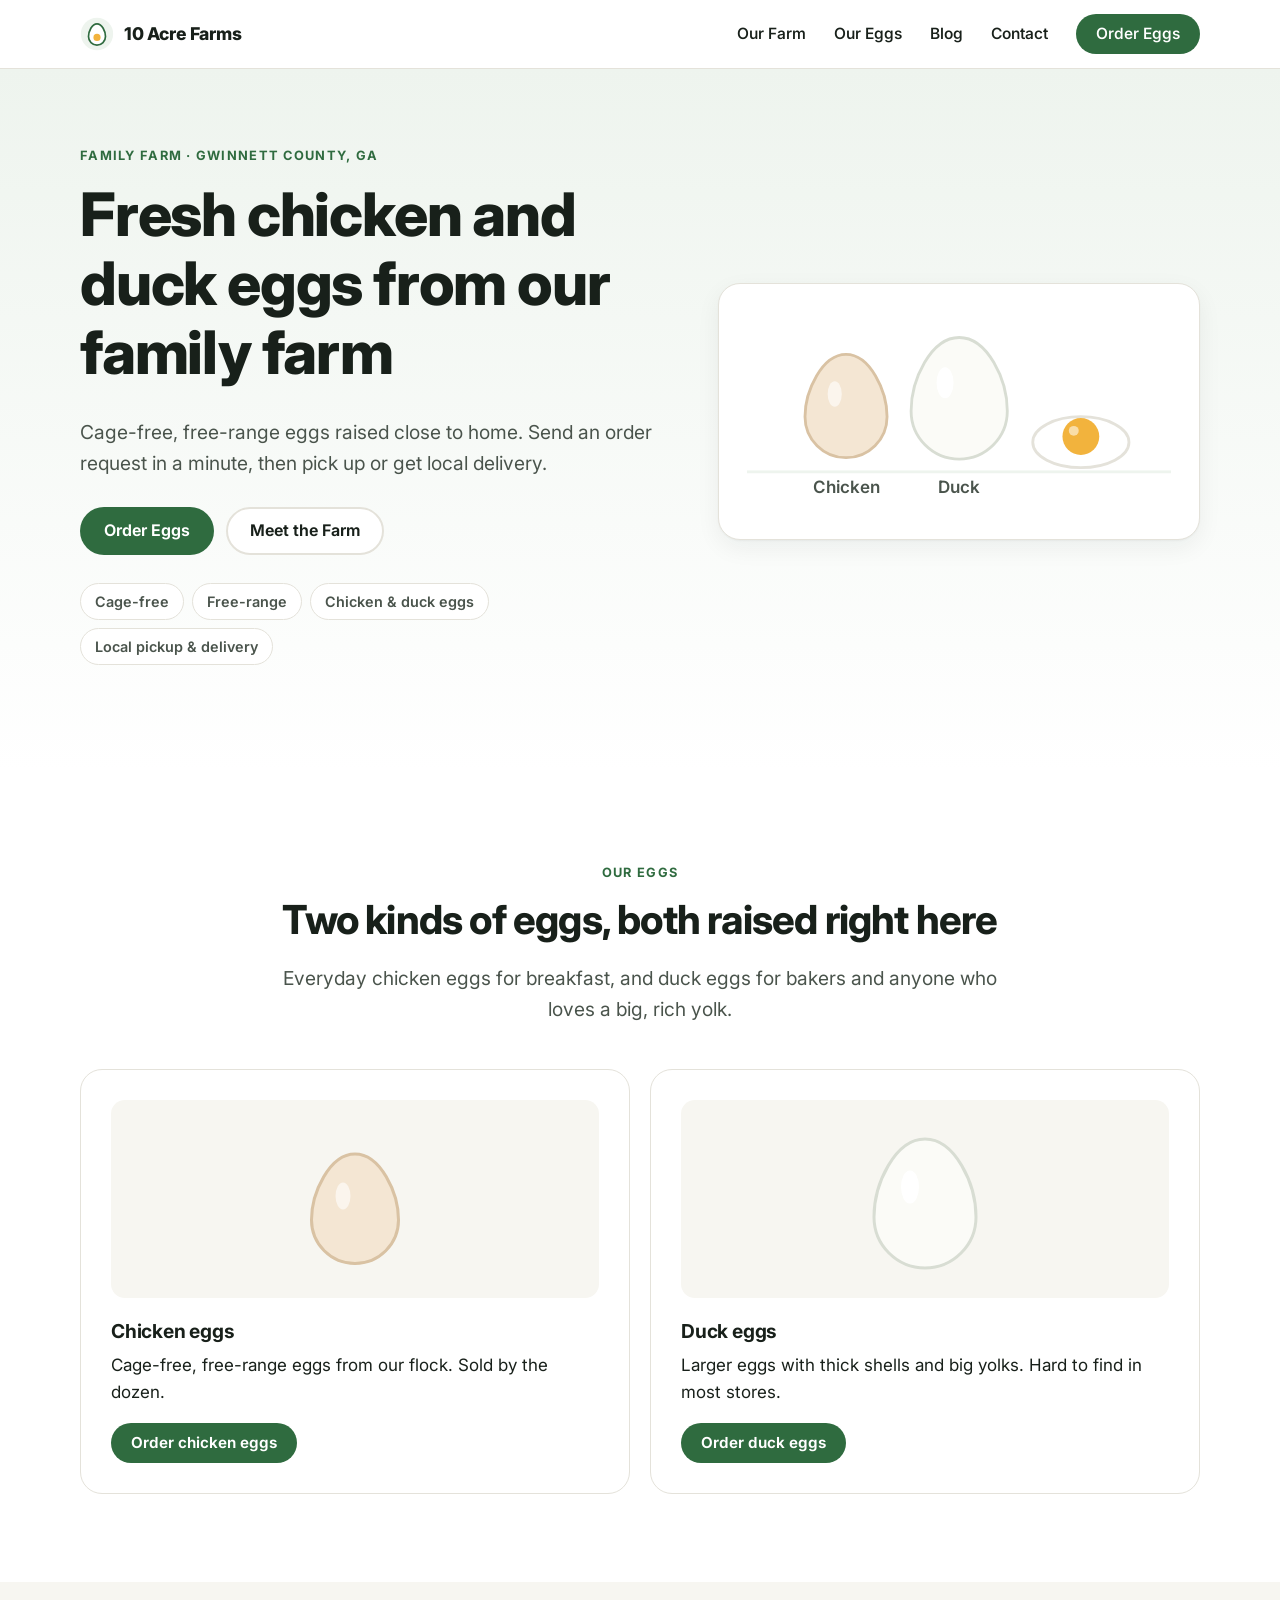
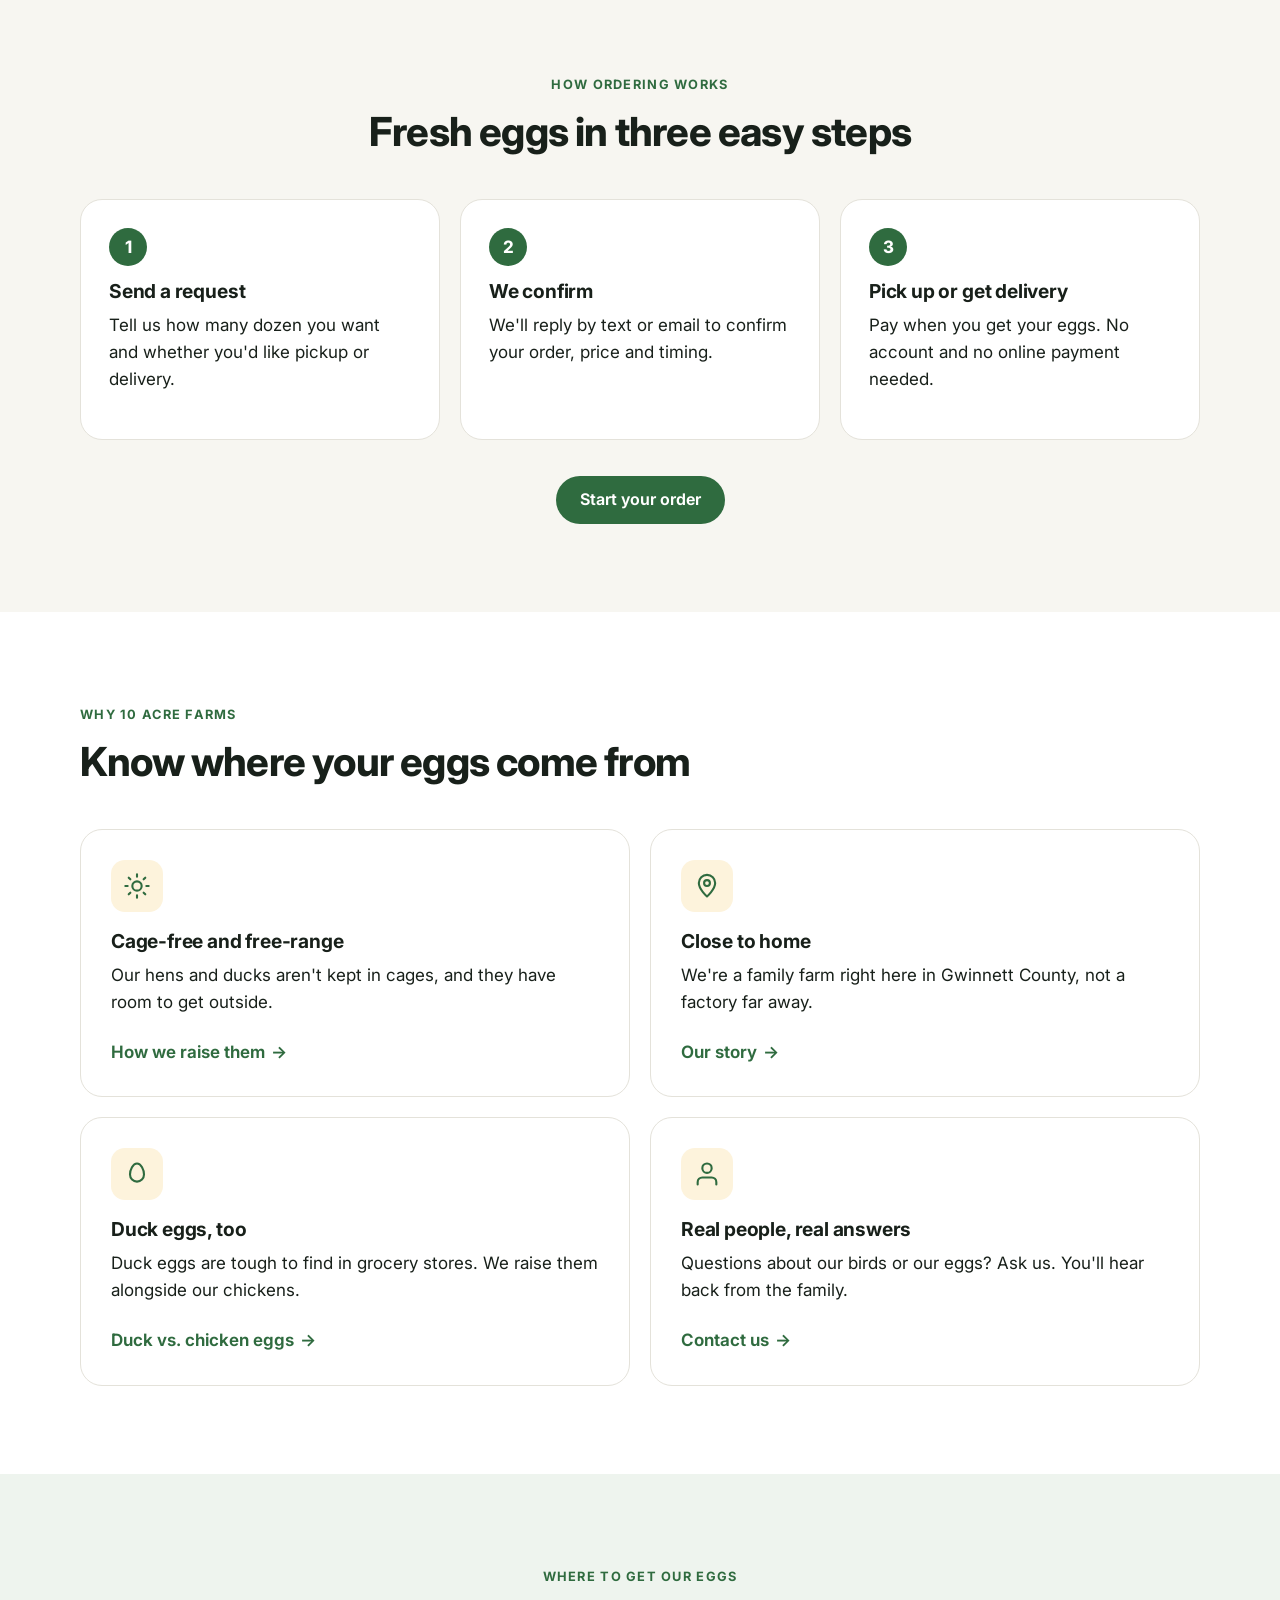
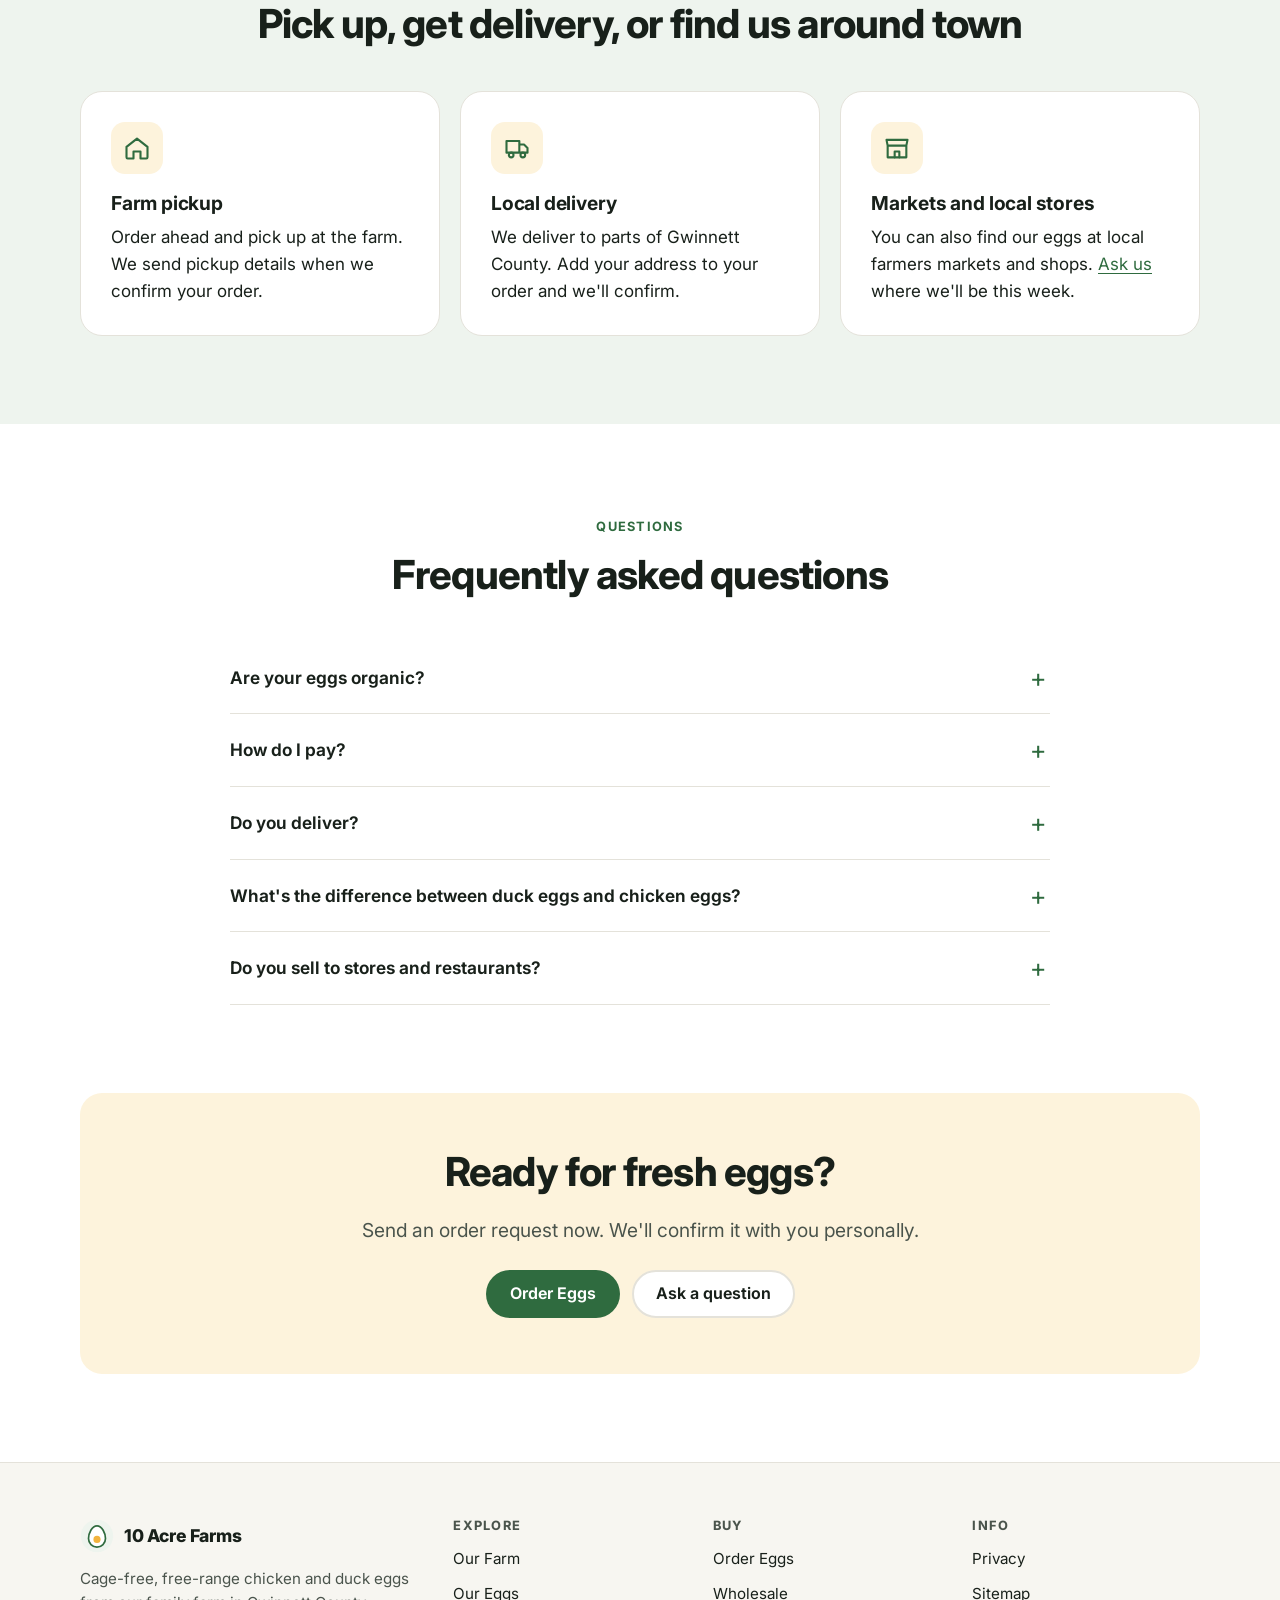
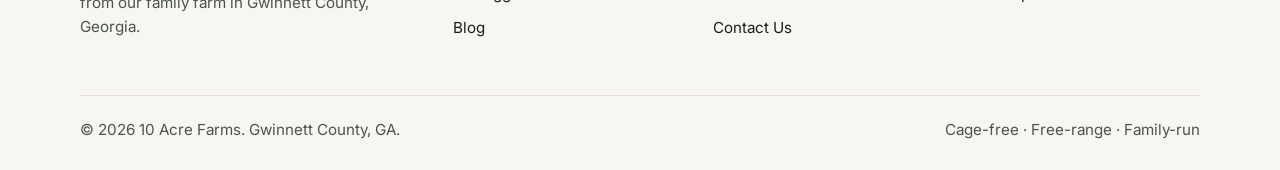
==== index.html @ a3816801 "Launch v1: 10 Acre Farms site Home, Our Farm, Our Eggs, Order (request form), Contact, Blog + first " ====
<!doctype html>
<html lang="en">
<head>
<meta charset="utf-8">
<meta name="viewport" content="width=device-width, initial-scale=1">
<title>Fresh Chicken &amp; Duck Eggs in Gwinnett County | 10 Acre Farms</title>
<meta name="description" content="Cage-free, free-range chicken and duck eggs from a family farm in Gwinnett County, GA. Order online for farm pickup or local delivery.">
<meta name="robots" content="index, follow">
<link rel="canonical" href="https://10acrefarms.com/">
<meta property="og:type" content="website">
<meta property="og:site_name" content="10 Acre Farms">
<meta property="og:title" content="Fresh Chicken &amp; Duck Eggs in Gwinnett County | 10 Acre Farms">
<meta property="og:description" content="Cage-free, free-range chicken and duck eggs from a family farm in Gwinnett County, GA. Order online for farm pickup or local delivery.">
<meta property="og:url" content="https://10acrefarms.com/">
<meta property="og:image" content="https://10acrefarms.com/assets/img/og-image.png">
<meta name="twitter:card" content="summary_large_image">
<meta name="theme-color" content="#ffffff">
<link rel="icon" href="favicon.svg" type="image/svg+xml">
<link rel="icon" href="favicon-32.png" sizes="32x32" type="image/png">
<link rel="apple-touch-icon" href="apple-touch-icon.png">
<link rel="preconnect" href="https://fonts.googleapis.com">
<link rel="preconnect" href="https://fonts.gstatic.com" crossorigin>
<link href="https://fonts.googleapis.com/css2?family=Inter:wght@400;500;600;700;800&display=swap" rel="stylesheet">
<link rel="stylesheet" href="assets/css/site.css">
<!-- ANALYTICS: GA4 tag goes here (DECISIONS.md D-012). Not installed yet. -->
<script type="application/ld+json">{"@context": "https://schema.org", "@type": "LocalBusiness", "@id": "https://10acrefarms.com/#business", "name": "10 Acre Farms", "url": "https://10acrefarms.com/", "image": "https://10acrefarms.com/assets/img/og-image.png", "logo": "https://10acrefarms.com/favicon-512.png", "description": "Family farm selling cage-free, free-range chicken eggs and duck eggs in Gwinnett County, Georgia.", "address": {"@type": "PostalAddress", "addressRegion": "GA", "addressCountry": "US"}, "areaServed": {"@type": "AdministrativeArea", "name": "Gwinnett County, Georgia"}, "makesOffer": [{"@type": "Offer", "itemOffered": {"@type": "Product", "name": "Cage-free, free-range chicken eggs"}}, {"@type": "Offer", "itemOffered": {"@type": "Product", "name": "Cage-free, free-range duck eggs"}}]}</script>
<script type="application/ld+json">{"@context": "https://schema.org", "@type": "WebSite", "name": "10 Acre Farms", "url": "https://10acrefarms.com/"}</script>
<script type="application/ld+json">{"@context": "https://schema.org", "@type": "FAQPage", "mainEntity": [{"@type": "Question", "name": "Are your eggs organic?", "acceptedAnswer": {"@type": "Answer", "text": "No. Our eggs are cage-free and free-range, but they are not certified organic. We'd rather tell you exactly how our birds are raised than use a label we haven't earned."}}, {"@type": "Question", "name": "How do I pay?", "acceptedAnswer": {"@type": "Answer", "text": "There's no payment online right now. Send an order request, we'll confirm it with you, and you pay when you pick up or when we deliver."}}, {"@type": "Question", "name": "Do you deliver?", "acceptedAnswer": {"@type": "Answer", "text": "We deliver to some parts of Gwinnett County. Choose delivery on the order form and include your address. We'll let you know if you're in our delivery area."}}, {"@type": "Question", "name": "What's the difference between duck eggs and chicken eggs?", "acceptedAnswer": {"@type": "Answer", "text": "Duck eggs are bigger, with thicker shells and a larger yolk compared to the white. Many bakers love them for cakes and custards. Read our full comparison."}}, {"@type": "Question", "name": "Do you sell to stores and restaurants?", "acceptedAnswer": {"@type": "Answer", "text": "Yes. Tell us what you need on our contact page and we'll get back to you about wholesale."}}]}</script>
</head>
<body class="has-mobile-cta">
<a class="skip" href="#main">Skip to content</a>
<header class="site-header">
  <div class="wrap">
    <a class="logo" href="./" aria-label="10 Acre Farms home"><svg viewBox="0 0 40 40" aria-hidden="true"><circle cx="20" cy="20" r="19" fill="#eef4ee"/><path d="M20 8c-6 0-10 9-10 15a10 10 0 0 0 20 0c0-6-4-15-10-15z" fill="#fff" stroke="#2f6b3f" stroke-width="2"/><circle cx="20" cy="24" r="4.2" fill="#f2b33d"/></svg><span>10 Acre Farms</span></a>
    <button class="nav-toggle" aria-controls="site-nav" aria-expanded="false" aria-label="Open menu"><svg width="22" height="22" viewBox="0 0 24 24" fill="none" stroke="currentColor" stroke-width="2" stroke-linecap="round"><path d="M4 7h16M4 12h16M4 17h16"/></svg></button>
    <nav id="site-nav" class="nav" aria-label="Main">
      <a href="our-farm/">Our Farm</a><a href="eggs/">Our Eggs</a><a href="blog/">Blog</a><a href="contact/">Contact</a>
      <a class="btn btn-primary btn-sm" href="order/">Order Eggs</a>
    </nav>
  </div>
</header>
<main id="main">

<section class="hero">
  <div class="wrap">
    <div>
      <span class="eyebrow">Family farm &middot; Gwinnett County, GA</span>
      <h1>Fresh chicken and duck eggs from our family farm</h1>
      <p class="lede">Cage-free, free-range eggs raised close to home. Send an order request in a minute, then pick up or get local delivery.</p>
      <div class="btn-row">
        <a class="btn btn-primary" href="order/">Order Eggs</a>
        <a class="btn btn-ghost" href="our-farm/">Meet the Farm</a>
      </div>
      <ul class="badges" aria-label="About our eggs"><li>Cage-free</li><li>Free-range</li><li>Chicken &amp; duck eggs</li><li>Local pickup &amp; delivery</li></ul>
    </div>
    <div class="hero-art"><svg viewBox="0 0 300 140" role="img" aria-label="Illustration of a chicken egg, a larger duck egg, and a cracked egg with a golden yolk"><rect x="0" y="112" width="300" height="2" fill="#eef4ee"/><g><path d="M70 30c-17 0-29 26-29 44a29 29 0 0 0 58 0c0-18-12-44-29-44z" fill="#f4e6d3" stroke="#d9c2a3" stroke-width="2"/><ellipse cx="62" cy="58" rx="5" ry="9" fill="#fff" opacity=".6"/></g><g><path d="M150 18c-20 0-34 30-34 52a34 34 0 0 0 68 0c0-22-14-52-34-52z" fill="#fbfbf7" stroke="#d8ddd3" stroke-width="2"/><ellipse cx="140" cy="50" rx="6" ry="11" fill="#fff"/></g><g><ellipse cx="236" cy="92" rx="34" ry="18" fill="#fff" stroke="#e4e2da" stroke-width="2"/><circle cx="236" cy="88" r="13" fill="#f2b33d"/><circle cx="231" cy="84" r="3.5" fill="#fff" opacity=".55"/></g><text x="70" y="128" text-anchor="middle" font-family="Inter,Arial,sans-serif" font-size="12" font-weight="600" fill="#4a544c">Chicken</text><text x="150" y="128" text-anchor="middle" font-family="Inter,Arial,sans-serif" font-size="12" font-weight="600" fill="#4a544c">Duck</text></svg></div>
  </div>
</section>

<section>
  <div class="wrap">
    <div class="section-head center">
      <span class="eyebrow">Our eggs</span>
      <h2>Two kinds of eggs, both raised right here</h2>
      <p class="lede">Everyday chicken eggs for breakfast, and duck eggs for bakers and anyone who loves a big, rich yolk.</p>
    </div>
    <div class="grid-2">
      <article class="card product">
        <div class="art"><svg viewBox="20 10 100 100" role="img" aria-label="Illustration of a chicken egg"><g><path d="M70 30c-17 0-29 26-29 44a29 29 0 0 0 58 0c0-18-12-44-29-44z" fill="#f4e6d3" stroke="#d9c2a3" stroke-width="2"/><ellipse cx="62" cy="58" rx="5" ry="9" fill="#fff" opacity=".6"/></g></svg></div>
        <h3>Chicken eggs</h3>
        <p>Cage-free, free-range eggs from our flock. Sold by the dozen.</p>
        <a class="btn btn-primary btn-sm" href="order/">Order chicken eggs</a>
      </article>
      <article class="card product">
        <div class="art"><svg viewBox="100 8 100 100" role="img" aria-label="Illustration of a duck egg"><g><path d="M150 18c-20 0-34 30-34 52a34 34 0 0 0 68 0c0-22-14-52-34-52z" fill="#fbfbf7" stroke="#d8ddd3" stroke-width="2"/><ellipse cx="140" cy="50" rx="6" ry="11" fill="#fff"/></g></svg></div>
        <h3>Duck eggs</h3>
        <p>Larger eggs with thick shells and big yolks. Hard to find in most stores.</p>
        <a class="btn btn-primary btn-sm" href="order/">Order duck eggs</a>
      </article>
    </div>
  </div>
</section>

<section class="section-soft">
  <div class="wrap">
    <div class="section-head center">
      <span class="eyebrow">How ordering works</span>
      <h2>Fresh eggs in three easy steps</h2>
    </div>
    <ol class="steps">
      <li><h3>Send a request</h3><p>Tell us how many dozen you want and whether you'd like pickup or delivery.</p></li>
      <li><h3>We confirm</h3><p>We'll reply by text or email to confirm your order, price and timing.</p></li>
      <li><h3>Pick up or get delivery</h3><p>Pay when you get your eggs. No account and no online payment needed.</p></li>
    </ol>
    <div class="center" style="margin-top:36px"><a class="btn btn-primary" href="order/">Start your order</a></div>
  </div>
</section>

<section>
  <div class="wrap">
    <div class="section-head">
      <span class="eyebrow">Why 10 Acre Farms</span>
      <h2>Know where your eggs come from</h2>
    </div>
    <div class="grid-2">
      <div class="card"><div class="icon"><svg viewBox="0 0 24 24" fill="none" stroke="#2f6b3f" stroke-width="1.8" stroke-linecap="round"><circle cx="12" cy="12" r="4"/><path d="M12 2v2M12 20v2M4.9 4.9l1.4 1.4M17.7 17.7l1.4 1.4M2 12h2M20 12h2M4.9 19.1l1.4-1.4M17.7 6.3l1.4-1.4"/></svg></div><h3>Cage-free and free-range</h3><p>Our hens and ducks aren't kept in cages, and they have room to get outside.</p><a class="card-link" href="eggs/">How we raise them</a></div>
      <div class="card"><div class="icon"><svg viewBox="0 0 24 24" fill="none" stroke="#2f6b3f" stroke-width="1.8" stroke-linecap="round" stroke-linejoin="round"><path d="M12 21s-7-6.2-7-11.5a7 7 0 0 1 14 0C19 14.8 12 21 12 21z"/><circle cx="12" cy="9.5" r="2.5"/></svg></div><h3>Close to home</h3><p>We're a family farm right here in Gwinnett County, not a factory far away.</p><a class="card-link" href="our-farm/">Our story</a></div>
      <div class="card"><div class="icon"><svg viewBox="0 0 24 24" fill="none" stroke="#2f6b3f" stroke-width="1.8" stroke-linecap="round" stroke-linejoin="round"><path d="M12 3C8.5 3 6 8.5 6 12.5a6 6 0 0 0 12 0C18 8.5 15.5 3 12 3z"/></svg></div><h3>Duck eggs, too</h3><p>Duck eggs are tough to find in grocery stores. We raise them alongside our chickens.</p><a class="card-link" href="blog/duck-eggs-vs-chicken-eggs/">Duck vs. chicken eggs</a></div>
      <div class="card"><div class="icon"><svg viewBox="0 0 24 24" fill="none" stroke="#2f6b3f" stroke-width="1.8" stroke-linecap="round" stroke-linejoin="round"><path d="M20 21v-2a4 4 0 0 0-4-4H8a4 4 0 0 0-4 4v2"/><circle cx="12" cy="7" r="4"/></svg></div><h3>Real people, real answers</h3><p>Questions about our birds or our eggs? Ask us. You'll hear back from the family.</p><a class="card-link" href="contact/">Contact us</a></div>
    </div>
  </div>
</section>

<section class="section-green">
  <div class="wrap">
    <div class="section-head center">
      <span class="eyebrow">Where to get our eggs</span>
      <h2>Pick up, get delivery, or find us around town</h2>
    </div>
    <div class="grid-3">
      <div class="card"><div class="icon"><svg viewBox="0 0 24 24" fill="none" stroke="#2f6b3f" stroke-width="1.8" stroke-linecap="round" stroke-linejoin="round"><path d="M3 11l9-7 9 7v9a1 1 0 0 1-1 1h-5v-6H9v6H4a1 1 0 0 1-1-1z"/></svg></div><h3>Farm pickup</h3><p>Order ahead and pick up at the farm. We send pickup details when we confirm your order.</p></div>
      <div class="card"><div class="icon"><svg viewBox="0 0 24 24" fill="none" stroke="#2f6b3f" stroke-width="1.8" stroke-linecap="round" stroke-linejoin="round"><path d="M3 6h11v10H3zM14 9h4l3 3v4h-7"/><circle cx="7" cy="18" r="2"/><circle cx="17" cy="18" r="2"/></svg></div><h3>Local delivery</h3><p>We deliver to parts of Gwinnett County. Add your address to your order and we'll confirm.</p></div>
      <div class="card"><div class="icon"><svg viewBox="0 0 24 24" fill="none" stroke="#2f6b3f" stroke-width="1.8" stroke-linecap="round" stroke-linejoin="round"><path d="M4 10v10h16V10M3 5h18l-1 5H4z"/><path d="M10 20v-5h4v5"/></svg></div><h3>Markets and local stores</h3><p>You can also find our eggs at local farmers markets and shops. <a href="contact/">Ask us</a> where we'll be this week.</p></div>
    </div>
  </div>
</section>

<section>
  <div class="wrap">
    <div class="section-head center"><span class="eyebrow">Questions</span><h2>Frequently asked questions</h2></div>
    <div class="faq">
<details><summary>Are your eggs organic?</summary><p>No. Our eggs are cage-free and free-range, but they are not certified organic. We'd rather tell you exactly how our birds are raised than use a label we haven't earned.</p></details>
<details><summary>How do I pay?</summary><p>There's no payment online right now. Send an order request, we'll confirm it with you, and you pay when you pick up or when we deliver.</p></details>
<details><summary>Do you deliver?</summary><p>We deliver to some parts of Gwinnett County. Choose delivery on the order form and include your address. We'll let you know if you're in our delivery area.</p></details>
<details><summary>What's the difference between duck eggs and chicken eggs?</summary><p>Duck eggs are bigger, with thicker shells and a larger yolk compared to the white. Many bakers love them for cakes and custards. <a href="blog/duck-eggs-vs-chicken-eggs/">Read our full comparison</a>.</p></details>
<details><summary>Do you sell to stores and restaurants?</summary><p>Yes. Tell us what you need on our <a href="contact/#wholesale">contact page</a> and we'll get back to you about wholesale.</p></details>
    </div>
  </div>
</section>

<section style="padding-top:0">
  <div class="wrap">
    <div class="cta-band">
      <h2>Ready for fresh eggs?</h2>
      <p class="lede" style="margin:0 auto 24px">Send an order request now. We'll confirm it with you personally.</p>
      <div class="btn-row"><a class="btn btn-primary" href="order/">Order Eggs</a><a class="btn btn-ghost" href="contact/">Ask a question</a></div>
    </div>
  </div>
</section>

</main>
<footer class="site-footer">
  <div class="wrap">
    <div class="footer-grid">
      <div>
        <a class="logo" href="./"><svg viewBox="0 0 40 40" aria-hidden="true"><circle cx="20" cy="20" r="19" fill="#eef4ee"/><path d="M20 8c-6 0-10 9-10 15a10 10 0 0 0 20 0c0-6-4-15-10-15z" fill="#fff" stroke="#2f6b3f" stroke-width="2"/><circle cx="20" cy="24" r="4.2" fill="#f2b33d"/></svg><span>10 Acre Farms</span></a>
        <p style="margin-top:14px;color:var(--ink-2);max-width:26em">Cage-free, free-range chicken and duck eggs from our family farm in Gwinnett County, Georgia.</p>
      </div>
      <div>
        <h2>Explore</h2>
        <ul><li><a href="our-farm/">Our Farm</a></li><li><a href="eggs/">Our Eggs</a></li><li><a href="blog/">Blog</a></li></ul>
      </div>
      <div>
        <h2>Buy</h2>
        <ul><li><a href="order/">Order Eggs</a></li><li><a href="contact/#wholesale">Wholesale</a></li><li><a href="contact/">Contact Us</a></li></ul>
      </div>
      <div>
        <h2>Info</h2>
        <ul><li><a href="privacy/">Privacy</a></li><li><a href="sitemap.xml">Sitemap</a></li></ul>
      </div>
    </div>
    <div class="footer-bottom"><span>&copy; <span id="year">2026</span> 10 Acre Farms. Gwinnett County, GA.</span><span>Cage-free &middot; Free-range &middot; Family-run</span></div>
  </div>
</footer>
<div class="mobile-cta"><a class="btn btn-primary" href="order/">Order Eggs</a></div>
<script src="assets/js/site.js" defer></script>
</body>
</html>
---- assets/css/site.css ----
/* 10 Acre Farms — site styles. Light design only (see DECISIONS.md D-003, D-004). */
:root {
  --bg: #ffffff;
  --bg-soft: #f7f6f1;
  --bg-green: #eef4ee;
  --ink: #18201a;
  --ink-2: #4a544c;
  --line: #e4e2da;
  --green: #2f6b3f;
  --green-dark: #24543a;
  --yolk: #f2b33d;
  --yolk-soft: #fdf3dc;
  --radius: 14px;
  --radius-lg: 22px;
  --max: 1160px;
  --shadow: 0 1px 2px rgba(24,32,26,.04), 0 8px 24px rgba(24,32,26,.06);
  --font: "Inter", system-ui, -apple-system, "Segoe UI", Roboto, Arial, sans-serif;
}
*, *::before, *::after { box-sizing: border-box; }
html { -webkit-text-size-adjust: 100%; scroll-behavior: smooth; }
body { margin: 0; background: var(--bg); color: var(--ink); font-family: var(--font); font-size: 17px; line-height: 1.6; }
img, svg { max-width: 100%; height: auto; display: block; }
a { color: var(--green); text-underline-offset: 3px; }
a:hover { color: var(--green-dark); }
h1, h2, h3 { line-height: 1.15; letter-spacing: -0.02em; margin: 0 0 .5em; }
h1 { font-size: clamp(2.2rem, 5.5vw, 3.75rem); font-weight: 800; }
h2 { font-size: clamp(1.7rem, 3.6vw, 2.5rem); font-weight: 750; }
h3 { font-size: 1.2rem; font-weight: 700; letter-spacing: -0.01em; }
p { margin: 0 0 1em; }
.wrap { max-width: var(--max); margin: 0 auto; padding: 0 20px; }
.skip { position: absolute; left: -999px; top: 0; background: var(--ink); color: #fff; padding: 8px 12px; z-index: 100; }
.skip:focus { left: 8px; top: 8px; }
:focus-visible { outline: 3px solid var(--yolk); outline-offset: 2px; }

/* Header */
.site-header { position: sticky; top: 0; z-index: 50; background: rgba(255,255,255,.92); backdrop-filter: saturate(1.4) blur(10px); border-bottom: 1px solid var(--line); }
.site-header .wrap { display: flex; align-items: center; justify-content: space-between; height: 68px; gap: 16px; }
.logo { display: flex; align-items: center; gap: 10px; font-weight: 800; font-size: 1.1rem; color: var(--ink); text-decoration: none; letter-spacing: -0.01em; }
.logo svg { width: 34px; height: 34px; }
.nav { display: flex; align-items: center; gap: 28px; }
.nav a { color: var(--ink); text-decoration: none; font-weight: 550; font-size: .97rem; }
.nav a:hover, .nav a[aria-current="page"] { color: var(--green); }
.nav-toggle { display: none; background: none; border: 1px solid var(--line); border-radius: 10px; width: 44px; height: 44px; cursor: pointer; color: var(--ink); }
@media (max-width: 860px) {
  .nav-toggle { display: inline-grid; place-items: center; }
  .nav { display: none; position: absolute; top: 68px; left: 0; right: 0; background: #fff; flex-direction: column; align-items: stretch; gap: 0; padding: 8px 20px 20px; border-bottom: 1px solid var(--line); box-shadow: var(--shadow); }
  .nav.open { display: flex; }
  .nav a { padding: 14px 0; border-bottom: 1px solid var(--line); font-size: 1.05rem; }
  .nav .btn { margin-top: 14px; border-bottom: 0; }
}

/* Buttons */
.btn { display: inline-flex; align-items: center; justify-content: center; gap: 8px; min-height: 48px; padding: 0 22px; border-radius: 999px; font-weight: 650; font-size: 1rem; text-decoration: none; border: 2px solid transparent; cursor: pointer; transition: background .15s, color .15s, border-color .15s; font-family: inherit; }
.btn-primary { background: var(--green); color: #fff !important; }
.btn-primary:hover { background: var(--green-dark); }
.btn-ghost { background: #fff; color: var(--ink) !important; border-color: var(--line); }
.btn-ghost:hover { border-color: var(--ink); }
.btn-sm { min-height: 40px; padding: 0 18px; font-size: .95rem; }
.btn-row { display: flex; flex-wrap: wrap; gap: 12px; }

/* Sections */
section { padding: 88px 0; }
.section-soft { background: var(--bg-soft); }
.section-green { background: var(--bg-green); }
.eyebrow { display: inline-block; font-size: .8rem; font-weight: 700; letter-spacing: .1em; text-transform: uppercase; color: var(--green); margin-bottom: 14px; }
.lede { font-size: 1.2rem; color: var(--ink-2); max-width: 38em; }
.center { text-align: center; }
.center .lede { margin-left: auto; margin-right: auto; }
.section-head { margin-bottom: 44px; }
@media (max-width: 640px) { section { padding: 60px 0; } }

/* Hero */
.hero { padding: 72px 0 88px; background: linear-gradient(180deg, var(--bg-green) 0%, #fff 100%); }
.hero .wrap { display: grid; grid-template-columns: 1.1fr .9fr; gap: 48px; align-items: center; }
.hero .lede { margin-bottom: 28px; }
.hero-art { background: #fff; border: 1px solid var(--line); border-radius: var(--radius-lg); box-shadow: var(--shadow); padding: 28px; }
.badges { display: flex; flex-wrap: wrap; gap: 8px; margin-top: 28px; padding: 0; list-style: none; }
.badges li { background: #fff; border: 1px solid var(--line); border-radius: 999px; padding: 6px 14px; font-size: .9rem; font-weight: 600; color: var(--ink-2); }
@media (max-width: 860px) { .hero .wrap { grid-template-columns: 1fr; } .hero { padding: 44px 0 60px; } }

/* Page header (inner pages) */
.page-head { padding: 64px 0 48px; background: linear-gradient(180deg, var(--bg-green) 0%, #fff 100%); }

/* Cards */
.grid-2 { display: grid; grid-template-columns: repeat(2, 1fr); gap: 20px; }
.grid-3 { display: grid; grid-template-columns: repeat(3, 1fr); gap: 20px; }
@media (max-width: 860px) { .grid-3 { grid-template-columns: 1fr; } }
@media (max-width: 700px) { .grid-2 { grid-template-columns: 1fr; } }
.card { background: #fff; border: 1px solid var(--line); border-radius: var(--radius-lg); padding: 30px; }
.card p:last-child { margin-bottom: 0; }
.card .icon { width: 52px; height: 52px; border-radius: 14px; background: var(--yolk-soft); display: grid; place-items: center; margin-bottom: 18px; }
.card .icon svg { width: 28px; height: 28px; }
.card-link { font-weight: 650; text-decoration: none; display: inline-flex; gap: 6px; margin-top: 6px; }
.card-link::after { content: "→"; transition: transform .15s; }
.card-link:hover::after { transform: translateX(3px); }

/* Product cards */
.product { display: flex; flex-direction: column; }
.product .art { background: var(--bg-soft); border-radius: var(--radius); padding: 24px; margin-bottom: 22px; }
.product .art svg { height: 150px; width: auto; margin: 0 auto; }
.product ul { padding-left: 1.1em; color: var(--ink-2); }
.product .btn { margin-top: auto; align-self: flex-start; }

/* Steps */
.steps { counter-reset: step; display: grid; grid-template-columns: repeat(3, 1fr); gap: 20px; list-style: none; padding: 0; margin: 0; }
.steps li { counter-increment: step; background: #fff; border: 1px solid var(--line); border-radius: var(--radius-lg); padding: 28px; }
.steps li::before { content: counter(step); display: grid; place-items: center; width: 38px; height: 38px; border-radius: 50%; background: var(--green); color: #fff; font-weight: 750; margin-bottom: 14px; }
@media (max-width: 860px) { .steps { grid-template-columns: 1fr; } }

/* Split */
.split { display: grid; grid-template-columns: 1fr 1fr; gap: 56px; align-items: center; }
@media (max-width: 860px) { .split { grid-template-columns: 1fr; gap: 32px; } }

/* FAQ */
.faq { max-width: 820px; margin: 0 auto; }
.faq details { border-bottom: 1px solid var(--line); padding: 4px 0; }
.faq summary { cursor: pointer; list-style: none; font-weight: 650; font-size: 1.08rem; padding: 18px 40px 18px 0; position: relative; }
.faq summary::-webkit-details-marker { display: none; }
.faq summary::after { content: "+"; position: absolute; right: 4px; top: 12px; font-size: 1.6rem; font-weight: 400; color: var(--green); }
.faq details[open] summary::after { content: "–"; }
.faq details p { color: var(--ink-2); padding-right: 40px; }

/* CTA band */
.cta-band { background: var(--yolk-soft); border-radius: var(--radius-lg); padding: 56px 40px; text-align: center; }
.cta-band .btn-row { justify-content: center; }
@media (max-width: 640px) { .cta-band { padding: 40px 22px; } }

/* Forms */
.form { display: grid; gap: 18px; }
.form .row { display: grid; grid-template-columns: 1fr 1fr; gap: 18px; }
@media (max-width: 640px) { .form .row { grid-template-columns: 1fr; } }
.field label, .field legend { display: block; font-weight: 650; margin-bottom: 6px; font-size: .97rem; }
.field .hint { font-weight: 400; color: var(--ink-2); font-size: .9rem; }
.field input[type=text], .field input[type=email], .field input[type=tel], .field input[type=number], .field select, .field textarea {
  width: 100%; min-height: 50px; padding: 12px 14px; border: 1.5px solid var(--line); border-radius: 12px; background: #fff; color: var(--ink); font: inherit; font-size: 16px;
}
.field textarea { min-height: 120px; resize: vertical; }
.field input:focus, .field select:focus, .field textarea:focus { border-color: var(--green); outline: none; box-shadow: 0 0 0 3px rgba(47,107,63,.15); }
fieldset { border: 0; padding: 0; margin: 0; }
.choice { display: flex; flex-wrap: wrap; gap: 10px; }
.choice label { display: flex; align-items: center; gap: 10px; border: 1.5px solid var(--line); border-radius: 12px; padding: 12px 16px; font-weight: 550; cursor: pointer; min-height: 50px; }
.choice input { width: 20px; height: 20px; accent-color: var(--green); }
.choice label:has(input:checked) { border-color: var(--green); background: var(--bg-green); }
.qty-row { display: grid; grid-template-columns: 1fr 120px; align-items: center; gap: 12px; padding: 14px 0; border-bottom: 1px solid var(--line); }
.qty-row:last-child { border-bottom: 0; }
.qty-row strong { display: block; }
.qty-row span { color: var(--ink-2); font-size: .92rem; }
.hp { position: absolute !important; left: -5000px !important; }
.form-note { font-size: .92rem; color: var(--ink-2); }
.form-card { background: #fff; border: 1px solid var(--line); border-radius: var(--radius-lg); padding: 32px; box-shadow: var(--shadow); }
@media (max-width: 640px) { .form-card { padding: 22px; } }
.form-error { color: #9b2c1f; font-weight: 600; display: none; }
.form-error.show { display: block; }

/* Blog */
.post-list { display: grid; gap: 20px; }
.post-card { display: block; text-decoration: none; color: inherit; }
.post-card:hover h2 { color: var(--green); }
.post-card h2 { font-size: 1.5rem; }
.meta { color: var(--ink-2); font-size: .92rem; }
.prose { max-width: 720px; margin: 0 auto; font-size: 1.08rem; }
.prose h2 { font-size: 1.6rem; margin-top: 1.8em; }
.prose table { width: 100%; border-collapse: collapse; margin: 1.2em 0; font-size: .98rem; }
.prose th, .prose td { text-align: left; padding: 10px 12px; border-bottom: 1px solid var(--line); vertical-align: top; }
.prose th { background: var(--bg-soft); }
.table-scroll { overflow-x: auto; }

/* Footer */
.site-footer { background: var(--bg-soft); border-top: 1px solid var(--line); padding: 56px 0 28px; font-size: .95rem; }
.footer-grid { display: grid; grid-template-columns: 1.5fr 1fr 1fr 1fr; gap: 32px; }
.footer-grid h2 { font-size: .8rem; text-transform: uppercase; letter-spacing: .1em; color: var(--ink-2); margin-bottom: 14px; }
.footer-grid ul { list-style: none; padding: 0; margin: 0; display: grid; gap: 10px; }
.footer-grid a { color: var(--ink); text-decoration: none; }
.footer-grid a:hover { color: var(--green); }
.footer-bottom { margin-top: 40px; padding-top: 22px; border-top: 1px solid var(--line); color: var(--ink-2); display: flex; justify-content: space-between; flex-wrap: wrap; gap: 10px; }
@media (max-width: 760px) { .footer-grid { grid-template-columns: 1fr 1fr; } .footer-grid > div:first-child { grid-column: 1 / -1; } }

/* Mobile sticky order bar */
.mobile-cta { display: none; }
@media (max-width: 640px) {
  .mobile-cta { display: block; position: fixed; left: 0; right: 0; bottom: 0; padding: 10px 16px calc(10px + env(safe-area-inset-bottom)); background: rgba(255,255,255,.96); border-top: 1px solid var(--line); z-index: 40; }
  .mobile-cta .btn { width: 100%; }
  body.has-mobile-cta { padding-bottom: 76px; }
}
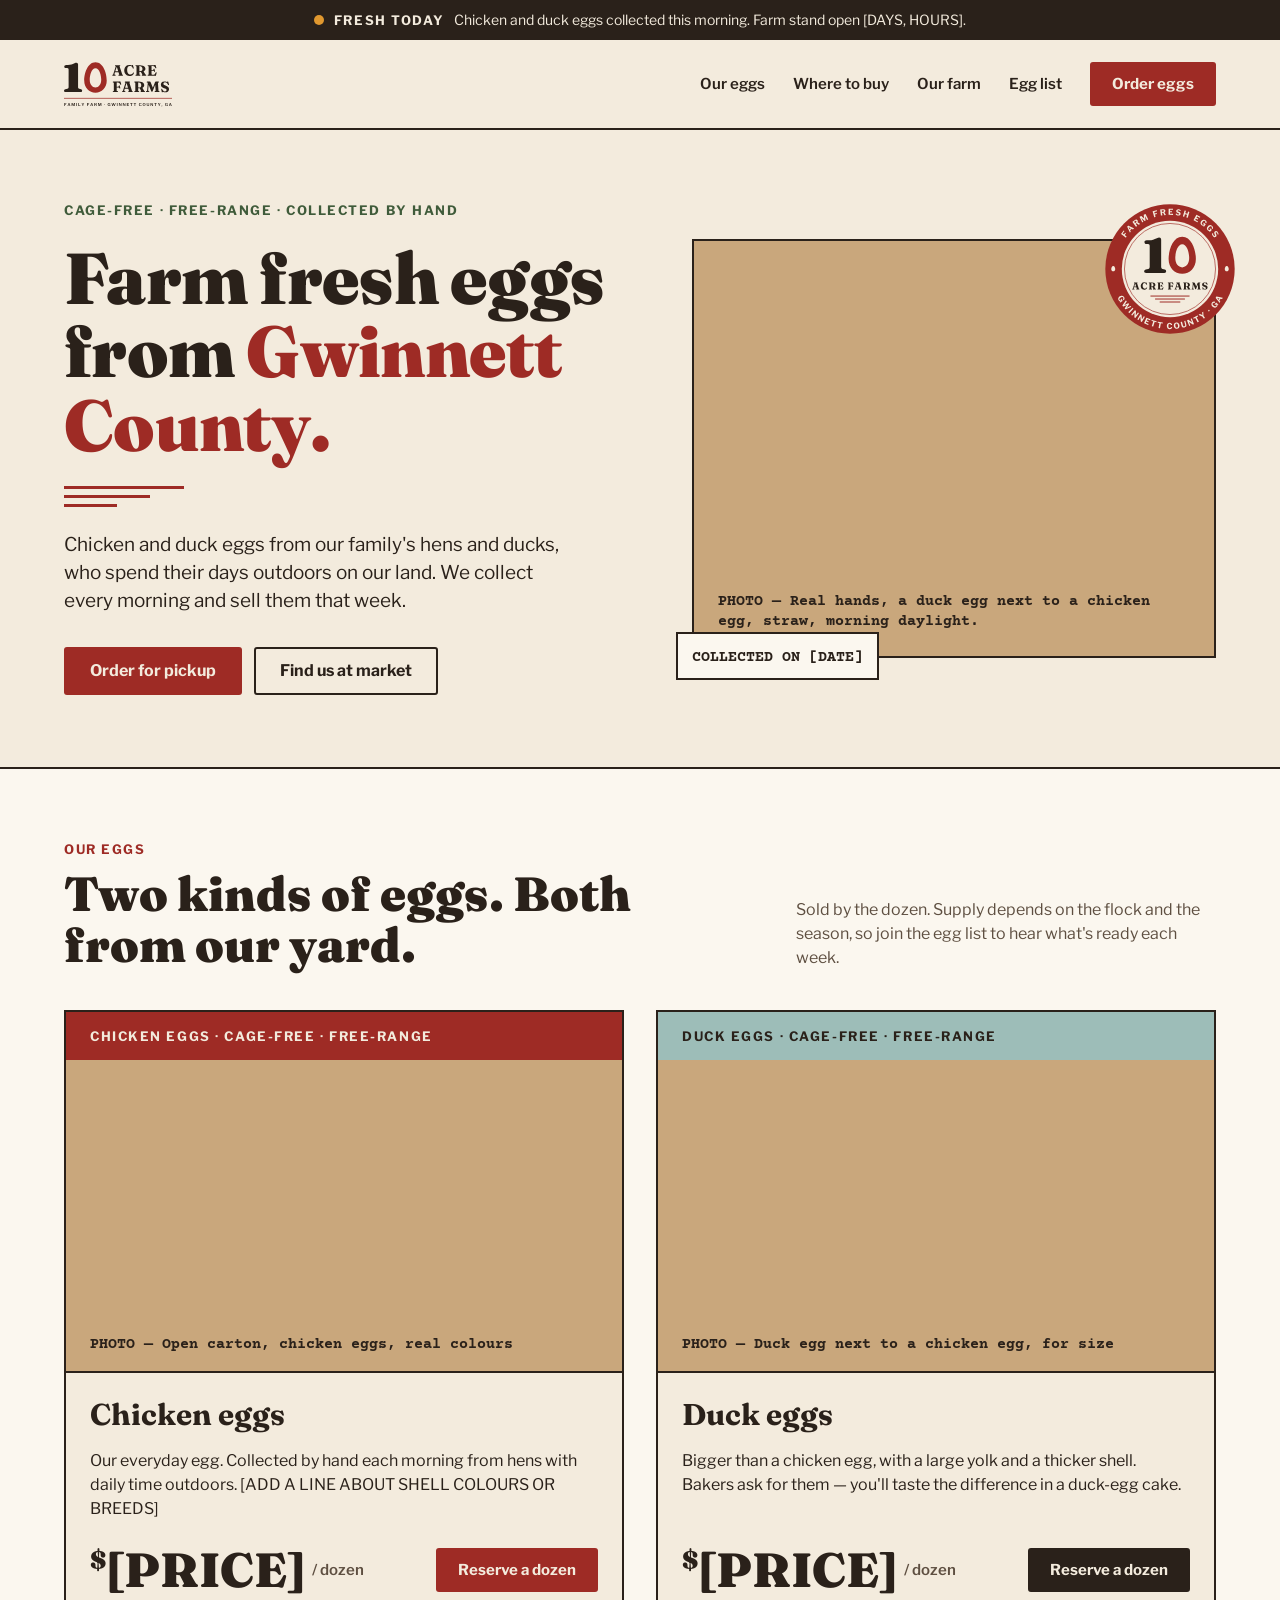
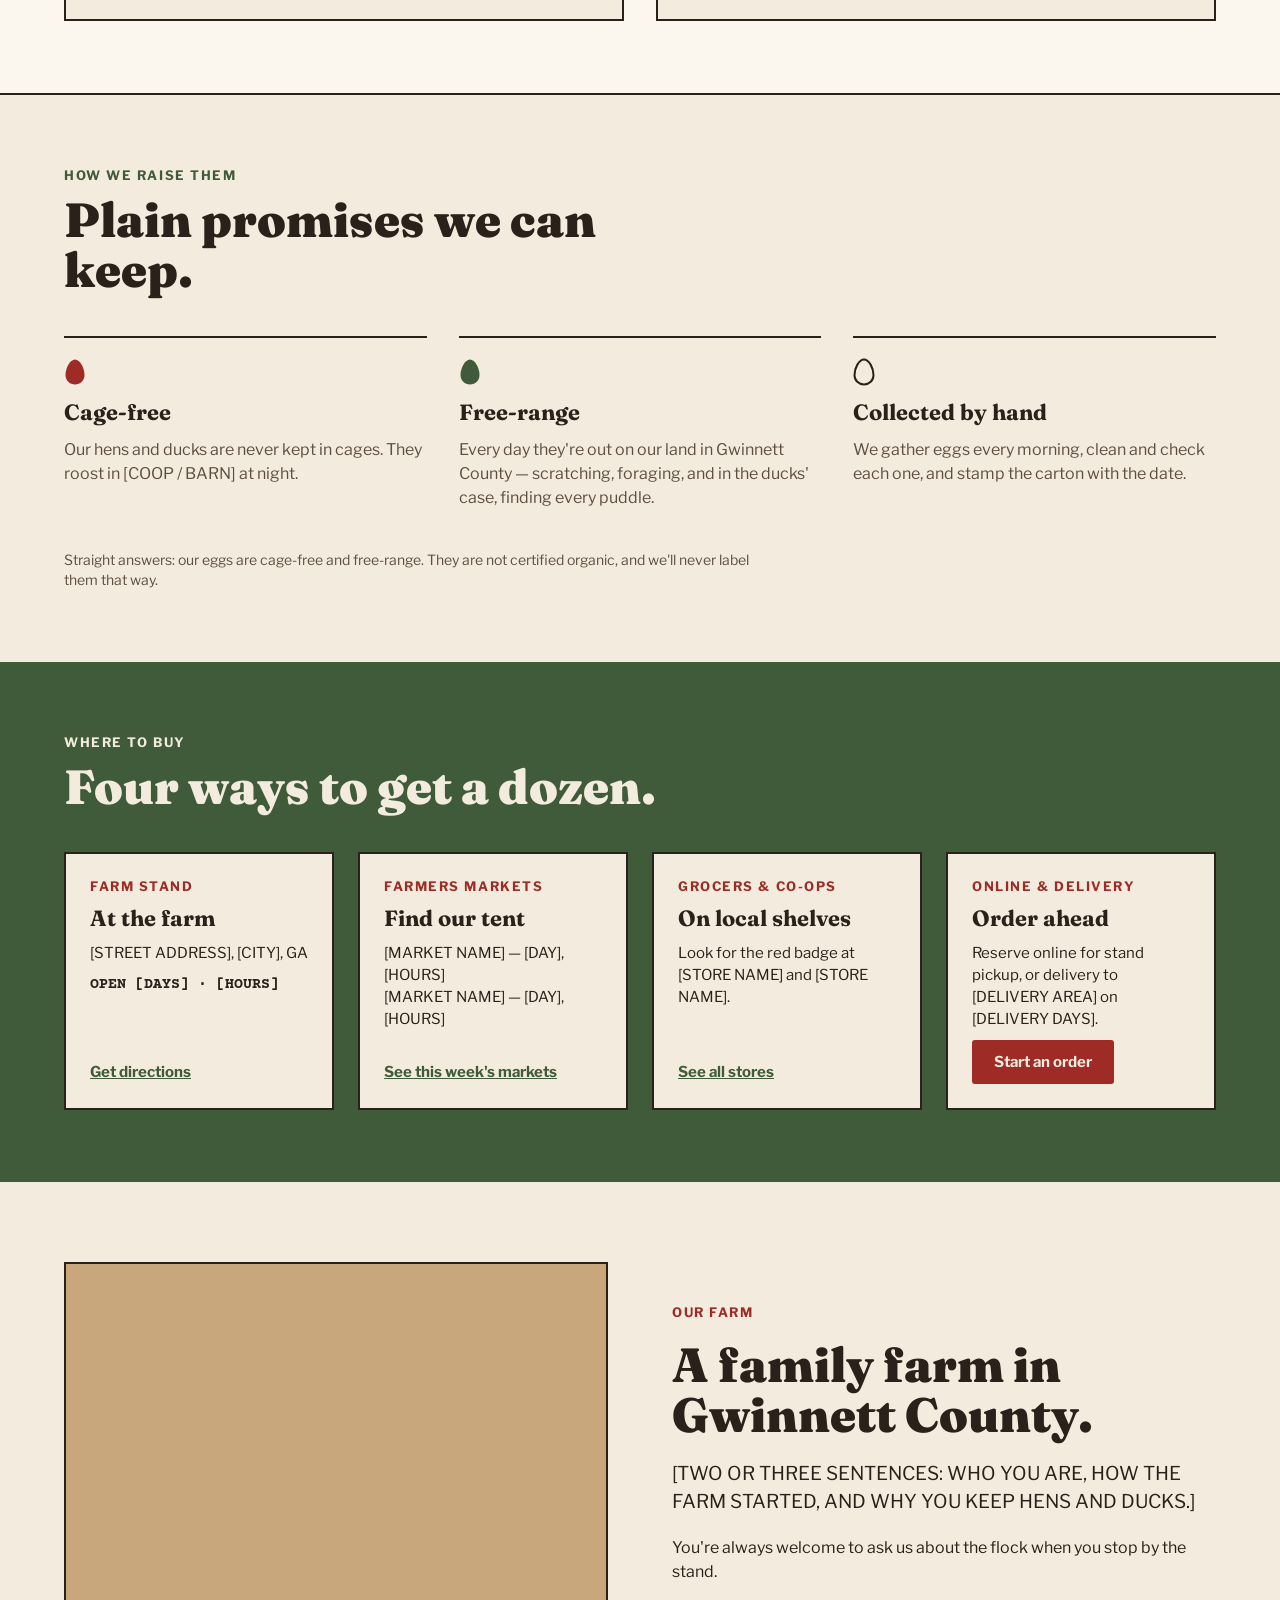
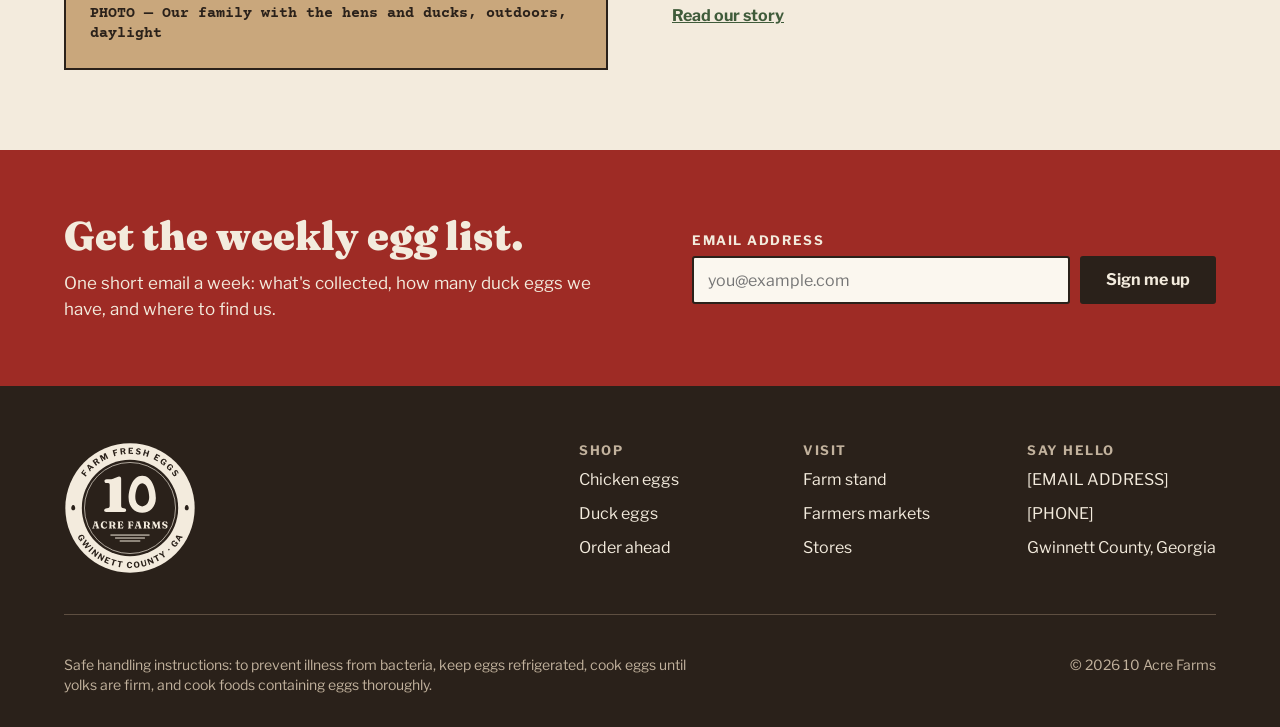
==== commit 64d55e02: "Replace site with heritage homepage design; fix domain to 10acresfarms.com Owner asked to push the a" ====
--- a/index.html
+++ b/index.html
@@ -3,176 +3,277 @@
 <head>
 <meta charset="utf-8">
 <meta name="viewport" content="width=device-width, initial-scale=1">
-<title>Fresh Chicken &amp; Duck Eggs in Gwinnett County | 10 Acre Farms</title>
-<meta name="description" content="Cage-free, free-range chicken and duck eggs from a family farm in Gwinnett County, GA. Order online for farm pickup or local delivery.">
-<meta name="robots" content="index, follow">
-<link rel="canonical" href="https://10acrefarms.com/">
+<title>10 Acre Farms | Farm Fresh Chicken &amp; Duck Eggs in Gwinnett County, GA</title>
+<meta name="description" content="Cage-free, free-range chicken and duck eggs from our family farm in Gwinnett County, Georgia. Buy at our farm stand, local farmers markets and grocers, or order ahead for pickup and delivery.">
+<link rel="canonical" href="https://10acresfarms.com/">
+
+<!-- Social sharing. Add <meta property="og:image" content="https://10acresfarms.com/assets/img/og-image.jpg"> once a 1200x630 farm photo exists, and switch twitter:card to summary_large_image. -->
 <meta property="og:type" content="website">
 <meta property="og:site_name" content="10 Acre Farms">
-<meta property="og:title" content="Fresh Chicken &amp; Duck Eggs in Gwinnett County | 10 Acre Farms">
-<meta property="og:description" content="Cage-free, free-range chicken and duck eggs from a family farm in Gwinnett County, GA. Order online for farm pickup or local delivery.">
-<meta property="og:url" content="https://10acrefarms.com/">
-<meta property="og:image" content="https://10acrefarms.com/assets/img/og-image.png">
-<meta name="twitter:card" content="summary_large_image">
-<meta name="theme-color" content="#ffffff">
-<link rel="icon" href="favicon.svg" type="image/svg+xml">
-<link rel="icon" href="favicon-32.png" sizes="32x32" type="image/png">
-<link rel="apple-touch-icon" href="apple-touch-icon.png">
+<meta property="og:title" content="10 Acre Farms | Farm fresh eggs from Gwinnett County">
+<meta property="og:description" content="Cage-free, free-range chicken and duck eggs, collected by hand on our family farm.">
+<meta property="og:url" content="https://10acresfarms.com/">
+<meta name="twitter:card" content="summary">
+
+<link rel="icon" type="image/svg+xml" href="assets/img/favicon.svg">
+<meta name="theme-color" content="#9E2B25">
+
 <link rel="preconnect" href="https://fonts.googleapis.com">
 <link rel="preconnect" href="https://fonts.gstatic.com" crossorigin>
-<link href="https://fonts.googleapis.com/css2?family=Inter:wght@400;500;600;700;800&display=swap" rel="stylesheet">
-<link rel="stylesheet" href="assets/css/site.css">
-<!-- ANALYTICS: GA4 tag goes here (DECISIONS.md D-012). Not installed yet. -->
-<script type="application/ld+json">{"@context": "https://schema.org", "@type": "LocalBusiness", "@id": "https://10acrefarms.com/#business", "name": "10 Acre Farms", "url": "https://10acrefarms.com/", "image": "https://10acrefarms.com/assets/img/og-image.png", "logo": "https://10acrefarms.com/favicon-512.png", "description": "Family farm selling cage-free, free-range chicken eggs and duck eggs in Gwinnett County, Georgia.", "address": {"@type": "PostalAddress", "addressRegion": "GA", "addressCountry": "US"}, "areaServed": {"@type": "AdministrativeArea", "name": "Gwinnett County, Georgia"}, "makesOffer": [{"@type": "Offer", "itemOffered": {"@type": "Product", "name": "Cage-free, free-range chicken eggs"}}, {"@type": "Offer", "itemOffered": {"@type": "Product", "name": "Cage-free, free-range duck eggs"}}]}</script>
-<script type="application/ld+json">{"@context": "https://schema.org", "@type": "WebSite", "name": "10 Acre Farms", "url": "https://10acrefarms.com/"}</script>
-<script type="application/ld+json">{"@context": "https://schema.org", "@type": "FAQPage", "mainEntity": [{"@type": "Question", "name": "Are your eggs organic?", "acceptedAnswer": {"@type": "Answer", "text": "No. Our eggs are cage-free and free-range, but they are not certified organic. We'd rather tell you exactly how our birds are raised than use a label we haven't earned."}}, {"@type": "Question", "name": "How do I pay?", "acceptedAnswer": {"@type": "Answer", "text": "There's no payment online right now. Send an order request, we'll confirm it with you, and you pay when you pick up or when we deliver."}}, {"@type": "Question", "name": "Do you deliver?", "acceptedAnswer": {"@type": "Answer", "text": "We deliver to some parts of Gwinnett County. Choose delivery on the order form and include your address. We'll let you know if you're in our delivery area."}}, {"@type": "Question", "name": "What's the difference between duck eggs and chicken eggs?", "acceptedAnswer": {"@type": "Answer", "text": "Duck eggs are bigger, with thicker shells and a larger yolk compared to the white. Many bakers love them for cakes and custards. Read our full comparison."}}, {"@type": "Question", "name": "Do you sell to stores and restaurants?", "acceptedAnswer": {"@type": "Answer", "text": "Yes. Tell us what you need on our contact page and we'll get back to you about wholesale."}}]}</script>
+<link rel="stylesheet" href="https://fonts.googleapis.com/css2?family=Courier+Prime:wght@700&amp;family=Fraunces:opsz,wght@9..144,700;9..144,900&amp;family=Libre+Franklin:wght@400;600;700&amp;display=swap">
+<link rel="stylesheet" href="assets/css/styles.css">
+
+<!-- Local business structured data. Fill every [BRACKET] or delete that line before launch. -->
+<script type="application/ld+json">
+{
+  "@context": "https://schema.org",
+  "@type": "LocalBusiness",
+  "name": "10 Acre Farms",
+  "description": "Family farm selling cage-free, free-range chicken and duck eggs in Gwinnett County, Georgia.",
+  "url": "https://10acresfarms.com/",
+  "logo": "https://10acresfarms.com/assets/img/badge.svg",
+  "telephone": "[PHONE]",
+  "email": "[EMAIL ADDRESS]",
+  "address": {
+    "@type": "PostalAddress",
+    "streetAddress": "[STREET ADDRESS]",
+    "addressLocality": "[CITY]",
+    "addressRegion": "GA",
+    "postalCode": "[ZIP]",
+    "addressCountry": "US"
+  },
+  "areaServed": "Gwinnett County, GA",
+  "openingHours": "[e.g. Sa 08:00-12:00]"
+}
+</script>
 </head>
-<body class="has-mobile-cta">
-<a class="skip" href="#main">Skip to content</a>
+<body>
+<a class="skip-link" href="#main">Skip to content</a>
+
+<!-- Fresh-today bar. Delete this block to hide it. -->
+<div class="fresh-bar on-dark">
+  <span class="dot" aria-hidden="true"></span>
+  <span class="label">Fresh today</span>
+  <span class="msg">Chicken and duck eggs collected this morning. Farm stand open [DAYS, HOURS].</span>
+</div>
+
 <header class="site-header">
   <div class="wrap">
-    <a class="logo" href="./" aria-label="10 Acre Farms home"><svg viewBox="0 0 40 40" aria-hidden="true"><circle cx="20" cy="20" r="19" fill="#eef4ee"/><path d="M20 8c-6 0-10 9-10 15a10 10 0 0 0 20 0c0-6-4-15-10-15z" fill="#fff" stroke="#2f6b3f" stroke-width="2"/><circle cx="20" cy="24" r="4.2" fill="#f2b33d"/></svg><span>10 Acre Farms</span></a>
-    <button class="nav-toggle" aria-controls="site-nav" aria-expanded="false" aria-label="Open menu"><svg width="22" height="22" viewBox="0 0 24 24" fill="none" stroke="currentColor" stroke-width="2" stroke-linecap="round"><path d="M4 7h16M4 12h16M4 17h16"/></svg></button>
-    <nav id="site-nav" class="nav" aria-label="Main">
-      <a href="our-farm/">Our Farm</a><a href="eggs/">Our Eggs</a><a href="blog/">Blog</a><a href="contact/">Contact</a>
-      <a class="btn btn-primary btn-sm" href="order/">Order Eggs</a>
+    <a class="logo" href="/" aria-label="10 Acre Farms home">
+      <img src="assets/img/logo-wordmark.svg" alt="10 Acre Farms" width="108" height="48">
+    </a>
+    <nav class="site-nav" aria-label="Main">
+      <a href="#eggs">Our eggs</a>
+      <a href="#where">Where to buy</a>
+      <a href="#farm">Our farm</a>
+      <a href="#list">Egg list</a>
+      <a class="btn btn--red btn--sm" href="#order">Order eggs</a>
     </nav>
   </div>
 </header>
+
 <main id="main">
 
-<section class="hero">
+  <section class="wrap hero" aria-labelledby="hero-title">
+    <div class="hero__copy">
+      <span class="label label--pasture">Cage-free · Free-range · Collected by hand</span>
+      <h1 id="hero-title">Farm fresh eggs from <span class="accent">Gwinnett County.</span></h1>
+      <div class="furrow" aria-hidden="true"><span></span><span></span><span></span></div>
+      <p class="lede">Chicken and duck eggs from our family's hens and ducks, who spend their days outdoors on our land. We collect every morning and sell them that week.</p>
+      <div class="actions">
+        <a class="btn btn--red" href="#order">Order for pickup</a>
+        <a class="btn btn--outline" href="#where">Find us at market</a>
+      </div>
+    </div>
+    <div class="hero__media">
+      <!-- PHOTO: real hands holding a duck egg next to a chicken egg, straw, morning daylight.
+           Replace with: <img class="photo ratio-5x4" src="assets/img/hero.jpg" alt="A duck egg next to a chicken egg in a hand at 10 Acre Farms"> -->
+      <div class="photo--placeholder ratio-5x4" role="img" aria-label="Photo coming soon">
+        <span class="stamp">PHOTO — Real hands, a duck egg next to a chicken egg, straw, morning daylight.</span>
+      </div>
+      <img class="hero__badge" src="assets/img/badge.svg" alt="" width="132" height="132">
+      <div class="hero__stamp"><span class="stamp">COLLECTED ON [DATE]</span></div>
+    </div>
+  </section>
+
+  <section id="eggs" class="eggs" aria-labelledby="eggs-title">
+    <div class="wrap">
+      <div class="eggs__head">
+        <div class="section-head">
+          <span class="label label--red">Our eggs</span>
+          <h2 id="eggs-title">Two kinds of eggs. Both from our yard.</h2>
+        </div>
+        <p class="muted">Sold by the dozen. Supply depends on the flock and the season, so join the egg list to hear what's ready each week.</p>
+      </div>
+
+      <div class="product-grid">
+        <article class="product product--chicken">
+          <div class="product__band"><span class="label">Chicken eggs · Cage-free · Free-range</span></div>
+          <!-- PHOTO: open carton of chicken eggs, real colours. Replace with <img class="photo ratio-16x9" ...> -->
+          <div class="photo--placeholder ratio-16x9" role="img" aria-label="Photo coming soon">
+            <span class="stamp">PHOTO — Open carton, chicken eggs, real colours</span>
+          </div>
+          <div class="product__body">
+            <h3>Chicken eggs</h3>
+            <p>Our everyday egg. Collected by hand each morning from hens with daily time outdoors. [ADD A LINE ABOUT SHELL COLOURS OR BREEDS]</p>
+            <div class="product__buy">
+              <p class="price" aria-label="[PRICE] dollars per dozen">
+                <span class="price__cur" aria-hidden="true">$</span><span class="price__amt" aria-hidden="true">[PRICE]</span><span class="price__unit" aria-hidden="true">/ dozen</span>
+              </p>
+              <a class="btn btn--red btn--sm" href="#order">Reserve a dozen</a>
+            </div>
+          </div>
+        </article>
+
+        <article class="product product--duck">
+          <div class="product__band"><span class="label">Duck eggs · Cage-free · Free-range</span></div>
+          <!-- PHOTO: a duck egg next to a chicken egg, to show size. Replace with <img class="photo ratio-16x9" ...> -->
+          <div class="photo--placeholder ratio-16x9" role="img" aria-label="Photo coming soon">
+            <span class="stamp">PHOTO — Duck egg next to a chicken egg, for size</span>
+          </div>
+          <div class="product__body">
+            <h3>Duck eggs</h3>
+            <p>Bigger than a chicken egg, with a large yolk and a thicker shell. Bakers ask for them — you'll taste the difference in a duck-egg cake.</p>
+            <div class="product__buy">
+              <p class="price" aria-label="[PRICE] dollars per dozen">
+                <span class="price__cur" aria-hidden="true">$</span><span class="price__amt" aria-hidden="true">[PRICE]</span><span class="price__unit" aria-hidden="true">/ dozen</span>
+              </p>
+              <a class="btn btn--ink btn--sm" href="#order">Reserve a dozen</a>
+            </div>
+          </div>
+        </article>
+      </div>
+    </div>
+  </section>
+
+  <section class="wrap promises" aria-labelledby="promises-title">
+    <div class="section-head">
+      <span class="label label--pasture">How we raise them</span>
+      <h2 id="promises-title">Plain promises we can keep.</h2>
+    </div>
+    <div class="promise-grid">
+      <div class="promise">
+        <svg width="22" height="28" viewBox="0 0 22 28" aria-hidden="true"><path d="M11 1.5C6 1.5 1.5 10 1.5 17c0 5.5 4.2 9.5 9.5 9.5s9.5-4 9.5-9.5C20.5 10 16 1.5 11 1.5z" fill="#9E2B25"/></svg>
+        <h3>Cage-free</h3>
+        <p class="muted">Our hens and ducks are never kept in cages. They roost in [COOP / BARN] at night.</p>
+      </div>
+      <div class="promise">
+        <svg width="22" height="28" viewBox="0 0 22 28" aria-hidden="true"><path d="M11 1.5C6 1.5 1.5 10 1.5 17c0 5.5 4.2 9.5 9.5 9.5s9.5-4 9.5-9.5C20.5 10 16 1.5 11 1.5z" fill="#3F5B3A"/></svg>
+        <h3>Free-range</h3>
+        <p class="muted">Every day they're out on our land in Gwinnett County — scratching, foraging, and in the ducks' case, finding every puddle.</p>
+      </div>
+      <div class="promise">
+        <svg width="22" height="28" viewBox="0 0 22 28" aria-hidden="true"><path d="M11 1.5C6 1.5 1.5 10 1.5 17c0 5.5 4.2 9.5 9.5 9.5s9.5-4 9.5-9.5C20.5 10 16 1.5 11 1.5z" fill="none" stroke="#2A211A" stroke-width="2"/></svg>
+        <h3>Collected by hand</h3>
+        <p class="muted">We gather eggs every morning, clean and check each one, and stamp the carton with the date.</p>
+      </div>
+    </div>
+    <p class="fine muted">Straight answers: our eggs are cage-free and free-range. They are not certified organic, and we'll never label them that way.</p>
+  </section>
+
+  <section id="where" class="where" aria-labelledby="where-title">
+    <div class="wrap">
+      <div class="section-head">
+        <span class="label">Where to buy</span>
+        <h2 id="where-title">Four ways to get a dozen.</h2>
+      </div>
+      <div class="where-grid">
+        <div class="where-card">
+          <span class="label label--red">Farm stand</span>
+          <h3>At the farm</h3>
+          <p>[STREET ADDRESS], [CITY], GA</p>
+          <p class="stamp">OPEN [DAYS] · [HOURS]</p>
+          <!-- Link to Google Maps for the stand address -->
+          <a class="card-link" href="[GOOGLE MAPS LINK]">Get directions</a>
+        </div>
+        <div class="where-card">
+          <span class="label label--red">Farmers markets</span>
+          <h3>Find our tent</h3>
+          <p>[MARKET NAME] — [DAY], [HOURS]<br>[MARKET NAME] — [DAY], [HOURS]</p>
+          <a class="card-link" href="[MARKETS PAGE OR SOCIAL LINK]">See this week's markets</a>
+        </div>
+        <div class="where-card">
+          <span class="label label--red">Grocers &amp; co-ops</span>
+          <h3>On local shelves</h3>
+          <p>Look for the red badge at [STORE NAME] and [STORE NAME].</p>
+          <a class="card-link" href="[STORES PAGE LINK]">See all stores</a>
+        </div>
+        <div id="order" class="where-card">
+          <span class="label label--red">Online &amp; delivery</span>
+          <h3>Order ahead</h3>
+          <p>Reserve online for stand pickup, or delivery to [DELIVERY AREA] on [DELIVERY DAYS].</p>
+          <a class="btn btn--red btn--sm" href="[ORDERING LINK]">Start an order</a>
+        </div>
+      </div>
+    </div>
+  </section>
+
+  <section id="farm" class="wrap farm" aria-labelledby="farm-title">
+    <div class="farm__media">
+      <!-- PHOTO: the family with the hens and ducks, outdoors, daylight. Replace with <img class="photo ratio-4x3" ...> -->
+      <div class="photo--placeholder ratio-4x3" role="img" aria-label="Photo coming soon">
+        <span class="stamp">PHOTO — Our family with the hens and ducks, outdoors, daylight</span>
+      </div>
+    </div>
+    <div class="farm__copy">
+      <span class="label label--red">Our farm</span>
+      <h2 id="farm-title">A family farm in Gwinnett County.</h2>
+      <p class="lede">[TWO OR THREE SENTENCES: WHO YOU ARE, HOW THE FARM STARTED, AND WHY YOU KEEP HENS AND DUCKS.]</p>
+      <p>You're always welcome to ask us about the flock when you stop by the stand.</p>
+      <a href="[OUR STORY PAGE LINK]">Read our story</a>
+    </div>
+  </section>
+
+  <section id="list" class="egg-list on-dark" aria-labelledby="list-title">
+    <div class="wrap">
+      <div class="egg-list__copy">
+        <h2 id="list-title">Get the weekly egg list.</h2>
+        <p>One short email a week: what's collected, how many duck eggs we have, and where to find us.</p>
+      </div>
+      <!-- Connect to the email service (Mailchimp, Resend, Kit, etc.): set action and method, keep name="email". -->
+      <form class="signup" action="[EMAIL SIGNUP ENDPOINT]" method="post">
+        <label class="label" for="email">Email address</label>
+        <div class="signup__row">
+          <input id="email" name="email" type="email" autocomplete="email" placeholder="you@example.com" required>
+          <button class="btn btn--ink" type="submit">Sign me up</button>
+        </div>
+      </form>
+    </div>
+  </section>
+
+</main>
+
+<footer class="site-footer on-dark">
   <div class="wrap">
-    <div>
-      <span class="eyebrow">Family farm &middot; Gwinnett County, GA</span>
-      <h1>Fresh chicken and duck eggs from our family farm</h1>
-      <p class="lede">Cage-free, free-range eggs raised close to home. Send an order request in a minute, then pick up or get local delivery.</p>
-      <div class="btn-row">
-        <a class="btn btn-primary" href="order/">Order Eggs</a>
-        <a class="btn btn-ghost" href="our-farm/">Meet the Farm</a>
-      </div>
-      <ul class="badges" aria-label="About our eggs"><li>Cage-free</li><li>Free-range</li><li>Chicken &amp; duck eggs</li><li>Local pickup &amp; delivery</li></ul>
-    </div>
-    <div class="hero-art"><svg viewBox="0 0 300 140" role="img" aria-label="Illustration of a chicken egg, a larger duck egg, and a cracked egg with a golden yolk"><rect x="0" y="112" width="300" height="2" fill="#eef4ee"/><g><path d="M70 30c-17 0-29 26-29 44a29 29 0 0 0 58 0c0-18-12-44-29-44z" fill="#f4e6d3" stroke="#d9c2a3" stroke-width="2"/><ellipse cx="62" cy="58" rx="5" ry="9" fill="#fff" opacity=".6"/></g><g><path d="M150 18c-20 0-34 30-34 52a34 34 0 0 0 68 0c0-22-14-52-34-52z" fill="#fbfbf7" stroke="#d8ddd3" stroke-width="2"/><ellipse cx="140" cy="50" rx="6" ry="11" fill="#fff"/></g><g><ellipse cx="236" cy="92" rx="34" ry="18" fill="#fff" stroke="#e4e2da" stroke-width="2"/><circle cx="236" cy="88" r="13" fill="#f2b33d"/><circle cx="231" cy="84" r="3.5" fill="#fff" opacity=".55"/></g><text x="70" y="128" text-anchor="middle" font-family="Inter,Arial,sans-serif" font-size="12" font-weight="600" fill="#4a544c">Chicken</text><text x="150" y="128" text-anchor="middle" font-family="Inter,Arial,sans-serif" font-size="12" font-weight="600" fill="#4a544c">Duck</text></svg></div>
-  </div>
-</section>
-
-<section>
-  <div class="wrap">
-    <div class="section-head center">
-      <span class="eyebrow">Our eggs</span>
-      <h2>Two kinds of eggs, both raised right here</h2>
-      <p class="lede">Everyday chicken eggs for breakfast, and duck eggs for bakers and anyone who loves a big, rich yolk.</p>
-    </div>
-    <div class="grid-2">
-      <article class="card product">
-        <div class="art"><svg viewBox="20 10 100 100" role="img" aria-label="Illustration of a chicken egg"><g><path d="M70 30c-17 0-29 26-29 44a29 29 0 0 0 58 0c0-18-12-44-29-44z" fill="#f4e6d3" stroke="#d9c2a3" stroke-width="2"/><ellipse cx="62" cy="58" rx="5" ry="9" fill="#fff" opacity=".6"/></g></svg></div>
-        <h3>Chicken eggs</h3>
-        <p>Cage-free, free-range eggs from our flock. Sold by the dozen.</p>
-        <a class="btn btn-primary btn-sm" href="order/">Order chicken eggs</a>
-      </article>
-      <article class="card product">
-        <div class="art"><svg viewBox="100 8 100 100" role="img" aria-label="Illustration of a duck egg"><g><path d="M150 18c-20 0-34 30-34 52a34 34 0 0 0 68 0c0-22-14-52-34-52z" fill="#fbfbf7" stroke="#d8ddd3" stroke-width="2"/><ellipse cx="140" cy="50" rx="6" ry="11" fill="#fff"/></g></svg></div>
-        <h3>Duck eggs</h3>
-        <p>Larger eggs with thick shells and big yolks. Hard to find in most stores.</p>
-        <a class="btn btn-primary btn-sm" href="order/">Order duck eggs</a>
-      </article>
-    </div>
-  </div>
-</section>
-
-<section class="section-soft">
-  <div class="wrap">
-    <div class="section-head center">
-      <span class="eyebrow">How ordering works</span>
-      <h2>Fresh eggs in three easy steps</h2>
-    </div>
-    <ol class="steps">
-      <li><h3>Send a request</h3><p>Tell us how many dozen you want and whether you'd like pickup or delivery.</p></li>
-      <li><h3>We confirm</h3><p>We'll reply by text or email to confirm your order, price and timing.</p></li>
-      <li><h3>Pick up or get delivery</h3><p>Pay when you get your eggs. No account and no online payment needed.</p></li>
-    </ol>
-    <div class="center" style="margin-top:36px"><a class="btn btn-primary" href="order/">Start your order</a></div>
-  </div>
-</section>
-
-<section>
-  <div class="wrap">
-    <div class="section-head">
-      <span class="eyebrow">Why 10 Acre Farms</span>
-      <h2>Know where your eggs come from</h2>
-    </div>
-    <div class="grid-2">
-      <div class="card"><div class="icon"><svg viewBox="0 0 24 24" fill="none" stroke="#2f6b3f" stroke-width="1.8" stroke-linecap="round"><circle cx="12" cy="12" r="4"/><path d="M12 2v2M12 20v2M4.9 4.9l1.4 1.4M17.7 17.7l1.4 1.4M2 12h2M20 12h2M4.9 19.1l1.4-1.4M17.7 6.3l1.4-1.4"/></svg></div><h3>Cage-free and free-range</h3><p>Our hens and ducks aren't kept in cages, and they have room to get outside.</p><a class="card-link" href="eggs/">How we raise them</a></div>
-      <div class="card"><div class="icon"><svg viewBox="0 0 24 24" fill="none" stroke="#2f6b3f" stroke-width="1.8" stroke-linecap="round" stroke-linejoin="round"><path d="M12 21s-7-6.2-7-11.5a7 7 0 0 1 14 0C19 14.8 12 21 12 21z"/><circle cx="12" cy="9.5" r="2.5"/></svg></div><h3>Close to home</h3><p>We're a family farm right here in Gwinnett County, not a factory far away.</p><a class="card-link" href="our-farm/">Our story</a></div>
-      <div class="card"><div class="icon"><svg viewBox="0 0 24 24" fill="none" stroke="#2f6b3f" stroke-width="1.8" stroke-linecap="round" stroke-linejoin="round"><path d="M12 3C8.5 3 6 8.5 6 12.5a6 6 0 0 0 12 0C18 8.5 15.5 3 12 3z"/></svg></div><h3>Duck eggs, too</h3><p>Duck eggs are tough to find in grocery stores. We raise them alongside our chickens.</p><a class="card-link" href="blog/duck-eggs-vs-chicken-eggs/">Duck vs. chicken eggs</a></div>
-      <div class="card"><div class="icon"><svg viewBox="0 0 24 24" fill="none" stroke="#2f6b3f" stroke-width="1.8" stroke-linecap="round" stroke-linejoin="round"><path d="M20 21v-2a4 4 0 0 0-4-4H8a4 4 0 0 0-4 4v2"/><circle cx="12" cy="7" r="4"/></svg></div><h3>Real people, real answers</h3><p>Questions about our birds or our eggs? Ask us. You'll hear back from the family.</p><a class="card-link" href="contact/">Contact us</a></div>
-    </div>
-  </div>
-</section>
-
-<section class="section-green">
-  <div class="wrap">
-    <div class="section-head center">
-      <span class="eyebrow">Where to get our eggs</span>
-      <h2>Pick up, get delivery, or find us around town</h2>
-    </div>
-    <div class="grid-3">
-      <div class="card"><div class="icon"><svg viewBox="0 0 24 24" fill="none" stroke="#2f6b3f" stroke-width="1.8" stroke-linecap="round" stroke-linejoin="round"><path d="M3 11l9-7 9 7v9a1 1 0 0 1-1 1h-5v-6H9v6H4a1 1 0 0 1-1-1z"/></svg></div><h3>Farm pickup</h3><p>Order ahead and pick up at the farm. We send pickup details when we confirm your order.</p></div>
-      <div class="card"><div class="icon"><svg viewBox="0 0 24 24" fill="none" stroke="#2f6b3f" stroke-width="1.8" stroke-linecap="round" stroke-linejoin="round"><path d="M3 6h11v10H3zM14 9h4l3 3v4h-7"/><circle cx="7" cy="18" r="2"/><circle cx="17" cy="18" r="2"/></svg></div><h3>Local delivery</h3><p>We deliver to parts of Gwinnett County. Add your address to your order and we'll confirm.</p></div>
-      <div class="card"><div class="icon"><svg viewBox="0 0 24 24" fill="none" stroke="#2f6b3f" stroke-width="1.8" stroke-linecap="round" stroke-linejoin="round"><path d="M4 10v10h16V10M3 5h18l-1 5H4z"/><path d="M10 20v-5h4v5"/></svg></div><h3>Markets and local stores</h3><p>You can also find our eggs at local farmers markets and shops. <a href="contact/">Ask us</a> where we'll be this week.</p></div>
-    </div>
-  </div>
-</section>
-
-<section>
-  <div class="wrap">
-    <div class="section-head center"><span class="eyebrow">Questions</span><h2>Frequently asked questions</h2></div>
-    <div class="faq">
-<details><summary>Are your eggs organic?</summary><p>No. Our eggs are cage-free and free-range, but they are not certified organic. We'd rather tell you exactly how our birds are raised than use a label we haven't earned.</p></details>
-<details><summary>How do I pay?</summary><p>There's no payment online right now. Send an order request, we'll confirm it with you, and you pay when you pick up or when we deliver.</p></details>
-<details><summary>Do you deliver?</summary><p>We deliver to some parts of Gwinnett County. Choose delivery on the order form and include your address. We'll let you know if you're in our delivery area.</p></details>
-<details><summary>What's the difference between duck eggs and chicken eggs?</summary><p>Duck eggs are bigger, with thicker shells and a larger yolk compared to the white. Many bakers love them for cakes and custards. <a href="blog/duck-eggs-vs-chicken-eggs/">Read our full comparison</a>.</p></details>
-<details><summary>Do you sell to stores and restaurants?</summary><p>Yes. Tell us what you need on our <a href="contact/#wholesale">contact page</a> and we'll get back to you about wholesale.</p></details>
-    </div>
-  </div>
-</section>
-
-<section style="padding-top:0">
-  <div class="wrap">
-    <div class="cta-band">
-      <h2>Ready for fresh eggs?</h2>
-      <p class="lede" style="margin:0 auto 24px">Send an order request now. We'll confirm it with you personally.</p>
-      <div class="btn-row"><a class="btn btn-primary" href="order/">Order Eggs</a><a class="btn btn-ghost" href="contact/">Ask a question</a></div>
-    </div>
-  </div>
-</section>
-
-</main>
-<footer class="site-footer">
-  <div class="wrap">
-    <div class="footer-grid">
-      <div>
-        <a class="logo" href="./"><svg viewBox="0 0 40 40" aria-hidden="true"><circle cx="20" cy="20" r="19" fill="#eef4ee"/><path d="M20 8c-6 0-10 9-10 15a10 10 0 0 0 20 0c0-6-4-15-10-15z" fill="#fff" stroke="#2f6b3f" stroke-width="2"/><circle cx="20" cy="24" r="4.2" fill="#f2b33d"/></svg><span>10 Acre Farms</span></a>
-        <p style="margin-top:14px;color:var(--ink-2);max-width:26em">Cage-free, free-range chicken and duck eggs from our family farm in Gwinnett County, Georgia.</p>
-      </div>
-      <div>
-        <h2>Explore</h2>
-        <ul><li><a href="our-farm/">Our Farm</a></li><li><a href="eggs/">Our Eggs</a></li><li><a href="blog/">Blog</a></li></ul>
-      </div>
-      <div>
-        <h2>Buy</h2>
-        <ul><li><a href="order/">Order Eggs</a></li><li><a href="contact/#wholesale">Wholesale</a></li><li><a href="contact/">Contact Us</a></li></ul>
-      </div>
-      <div>
-        <h2>Info</h2>
-        <ul><li><a href="privacy/">Privacy</a></li><li><a href="sitemap.xml">Sitemap</a></li></ul>
-      </div>
-    </div>
-    <div class="footer-bottom"><span>&copy; <span id="year">2026</span> 10 Acre Farms. Gwinnett County, GA.</span><span>Cage-free &middot; Free-range &middot; Family-run</span></div>
+    <div class="footer-top">
+      <img class="badge" src="assets/img/badge-reverse.svg" alt="10 Acre Farms — Farm fresh eggs, Gwinnett County, GA" width="132" height="132">
+      <div class="footer-cols">
+        <nav class="footer-col" aria-label="Shop">
+          <span class="label">Shop</span>
+          <a href="#eggs">Chicken eggs</a>
+          <a href="#eggs">Duck eggs</a>
+          <a href="#order">Order ahead</a>
+        </nav>
+        <nav class="footer-col" aria-label="Visit">
+          <span class="label">Visit</span>
+          <a href="#where">Farm stand</a>
+          <a href="#where">Farmers markets</a>
+          <a href="#where">Stores</a>
+        </nav>
+        <div class="footer-col">
+          <span class="label">Say hello</span>
+          <a href="mailto:[EMAIL ADDRESS]">[EMAIL ADDRESS]</a>
+          <a href="tel:[PHONE]">[PHONE]</a>
+          <span>Gwinnett County, Georgia</span>
+        </div>
+      </div>
+    </div>
+    <div class="footer-rule"></div>
+    <div class="footer-bottom">
+      <span>Safe handling instructions: to prevent illness from bacteria, keep eggs refrigerated, cook eggs until yolks are firm, and cook foods containing eggs thoroughly.</span>
+      <span>© 2026 10 Acre Farms</span>
+    </div>
   </div>
 </footer>
-<div class="mobile-cta"><a class="btn btn-primary" href="order/">Order Eggs</a></div>
-<script src="assets/js/site.js" defer></script>
 </body>
 </html>
--- a/assets/css/styles.css
+++ b/assets/css/styles.css
@@ -0,0 +1,245 @@
+/* 10 Acre Farms — site styles
+   Tokens come from the 10 Acre Farms brand system. Change colours here, not inline. */
+
+:root {
+  --paper: #F3EBDD;
+  --paper-raised: #FBF7EF;
+  --ink: #2A211A;
+  --ink-muted: #5E4F41;
+  --ink-soft-on-dark: #C2B29D;
+  --barn-red: #9E2B25;
+  --pasture: #3F5B3A;
+  --yolk: #E0982F;
+  --duck-blue: #9DBDB8;
+  --kraft: #C9A77C;
+
+  --font-display: "Fraunces", Georgia, "Times New Roman", serif;
+  --font-sans: "Libre Franklin", "Franklin Gothic Medium", Arial, sans-serif;
+  --font-stamp: "Courier Prime", "Courier New", monospace;
+
+  --radius-sm: 3px;
+  --max: 1200px;
+}
+
+*, *::before, *::after { box-sizing: border-box; }
+
+html { scroll-behavior: smooth; }
+@media (prefers-reduced-motion: reduce) { html { scroll-behavior: auto; } }
+
+body {
+  margin: 0;
+  background: var(--paper);
+  color: var(--ink);
+  font-family: var(--font-sans);
+  font-size: 16px;
+  line-height: 24px;
+  -webkit-font-smoothing: antialiased;
+}
+
+img { max-width: 100%; display: block; }
+a { color: var(--pasture); }
+a:hover { color: var(--ink); }
+:focus-visible { outline: 2px solid var(--ink); outline-offset: 2px; }
+.on-dark :focus-visible { outline-color: var(--paper); }
+
+.wrap { max-width: var(--max); margin: 0 auto; padding-left: 24px; padding-right: 24px; }
+
+.skip-link {
+  position: absolute; left: 12px; top: -60px;
+  background: var(--ink); color: var(--paper); padding: 10px 16px; z-index: 10;
+  font-weight: 700; text-decoration: none;
+}
+.skip-link:focus { top: 12px; }
+
+/* ---------- Type ---------- */
+.label {
+  font-size: 13px; line-height: 16px; font-weight: 700;
+  letter-spacing: 0.12em; text-transform: uppercase;
+}
+.label--red { color: var(--barn-red); }
+.label--pasture { color: var(--pasture); }
+.stamp { font-family: var(--font-stamp); font-weight: 700; font-size: 15px; line-height: 20px; }
+
+h1, h2, h3 { margin: 0; font-family: var(--font-display); color: inherit; }
+h1 { font-weight: 900; font-size: clamp(44px, 6vw, 72px); line-height: 1.02; letter-spacing: -0.01em; }
+h2 { font-weight: 900; font-size: clamp(34px, 4vw, 48px); line-height: 1.05; }
+h3 { font-weight: 700; font-size: 22px; line-height: 28px; }
+p { margin: 0; }
+.lede { font-size: 19px; line-height: 28px; }
+.muted { color: var(--ink-muted); }
+.fine { font-size: 14px; line-height: 20px; }
+
+.section-head { display: flex; flex-direction: column; gap: 12px; max-width: 640px; }
+
+/* Furrow rules — the signature divider */
+.furrow { display: flex; flex-direction: column; gap: 6px; width: 120px; }
+.furrow span { height: 3px; background: var(--barn-red); }
+.furrow span:nth-child(2) { width: 72%; }
+.furrow span:nth-child(3) { width: 44%; }
+
+/* ---------- Buttons ---------- */
+.btn {
+  display: inline-flex; align-items: center; justify-content: center;
+  min-height: 48px; padding: 12px 24px;
+  border: 2px solid transparent; border-radius: var(--radius-sm);
+  font-family: var(--font-sans); font-weight: 700; font-size: 16px; line-height: 20px;
+  text-decoration: none; cursor: pointer;
+}
+.btn--sm { min-height: 44px; padding: 10px 20px; font-size: 15px; }
+.btn--red { background: var(--barn-red); color: var(--paper); }
+.btn--red:hover { background: #86231E; color: var(--paper); }
+.btn--ink { background: var(--ink); color: var(--paper); border-color: var(--ink); }
+.btn--ink:hover { background: #000; color: var(--paper); }
+.btn--outline { background: transparent; color: var(--ink); border-color: var(--ink); }
+.btn--outline:hover { background: var(--ink); color: var(--paper); }
+
+/* ---------- Fresh-today bar ---------- */
+.fresh-bar {
+  background: var(--ink); color: var(--paper);
+  padding: 10px 24px; text-align: center;
+  display: flex; justify-content: center; align-items: center; gap: 6px 10px; flex-wrap: wrap;
+}
+.fresh-bar .dot { width: 10px; height: 10px; border-radius: 999px; background: var(--yolk); }
+.fresh-bar .msg { font-size: 14px; line-height: 20px; }
+
+/* ---------- Header ---------- */
+.site-header { border-bottom: 2px solid var(--ink); }
+.site-header .wrap {
+  padding-top: 20px; padding-bottom: 20px;
+  display: flex; align-items: center; justify-content: space-between; gap: 16px 32px; flex-wrap: wrap;
+}
+.site-header .logo img { height: 48px; width: auto; }
+.site-nav { display: flex; align-items: center; gap: 4px 28px; flex-wrap: wrap; }
+.site-nav a:not(.btn) {
+  color: var(--ink); text-decoration: none; font-weight: 600; font-size: 15px;
+  padding: 10px 0; min-height: 44px; display: inline-flex; align-items: center;
+}
+.site-nav a:not(.btn):hover { color: var(--barn-red); }
+
+/* ---------- Hero ---------- */
+.hero {
+  padding-top: 72px; padding-bottom: 72px;
+  display: flex; flex-wrap: wrap; gap: 56px 64px; align-items: center;
+}
+.hero__copy { flex: 1 1 460px; min-width: 0; display: flex; flex-direction: column; gap: 24px; }
+.hero h1 .accent { color: var(--barn-red); }
+.hero .lede { max-width: 520px; }
+.actions { display: flex; flex-wrap: wrap; gap: 12px; padding-top: 8px; }
+.hero__media { flex: 1 1 420px; min-width: 0; position: relative; }
+.hero__badge { position: absolute; width: 132px; height: 132px; top: -36px; right: -20px; }
+.hero__stamp {
+  position: absolute; left: -16px; bottom: -22px;
+  background: var(--paper-raised); border: 2px solid var(--ink); padding: 10px 14px;
+}
+
+/* Photo slots. Replace each .photo--placeholder with <img class="photo" ...> */
+.photo { width: 100%; height: 100%; object-fit: cover; border: 2px solid var(--ink); }
+.photo--placeholder {
+  background: var(--kraft); border: 2px solid var(--ink);
+  display: flex; align-items: flex-end; padding: 24px;
+}
+.ratio-5x4 { aspect-ratio: 5 / 4; }
+.ratio-4x3 { aspect-ratio: 4 / 3; }
+.ratio-16x9 { aspect-ratio: 16 / 9; }
+
+/* ---------- Eggs ---------- */
+.eggs { background: var(--paper-raised); border-top: 2px solid var(--ink); border-bottom: 2px solid var(--ink); }
+.eggs .wrap { padding-top: 72px; padding-bottom: 72px; display: flex; flex-direction: column; gap: 40px; }
+.eggs__head { display: flex; flex-wrap: wrap; justify-content: space-between; align-items: flex-end; gap: 16px 48px; }
+.eggs__head .section-head { flex: 1 1 420px; }
+.eggs__head p { flex: 1 1 320px; max-width: 420px; }
+
+.product-grid { display: grid; grid-template-columns: repeat(auto-fit, minmax(300px, 1fr)); gap: 32px; }
+.product { background: var(--paper); border: 2px solid var(--ink); display: flex; flex-direction: column; }
+.product__band { padding: 12px 24px; }
+.product--chicken .product__band { background: var(--barn-red); color: var(--paper); }
+.product--duck .product__band { background: var(--duck-blue); color: var(--ink); }
+.product .photo, .product .photo--placeholder { border-width: 0 0 2px 0; padding: 16px 24px; }
+.product .photo { padding: 0; }
+.product__body { padding: 24px; display: flex; flex-direction: column; gap: 16px; flex-grow: 1; }
+.product__body h3 { font-size: 30px; line-height: 36px; }
+.product__buy {
+  display: flex; justify-content: space-between; align-items: center; gap: 16px; flex-wrap: wrap;
+  margin-top: auto; padding-top: 8px;
+}
+.price { display: flex; align-items: flex-start; font-family: var(--font-display); font-weight: 900; }
+.price__cur { font-size: 26px; line-height: 30px; }   /* dollar sign at ~55% of price size, top-aligned */
+.price__amt { font-size: 48px; line-height: 50px; }
+.price__unit {
+  font-family: var(--font-sans); font-weight: 600; font-size: 15px; line-height: 50px;
+  padding-left: 6px; color: var(--ink-muted);
+}
+
+/* ---------- Promises ---------- */
+.promises { padding-top: 72px; padding-bottom: 72px; display: flex; flex-direction: column; gap: 40px; }
+.promise-grid { display: grid; grid-template-columns: repeat(auto-fit, minmax(260px, 1fr)); gap: 32px; }
+.promise { display: flex; flex-direction: column; gap: 12px; border-top: 2px solid var(--ink); padding-top: 20px; }
+.promises .fine { max-width: 720px; }
+
+/* ---------- Where to buy ---------- */
+.where { background: var(--pasture); color: var(--paper); }
+.where .wrap { padding-top: 72px; padding-bottom: 72px; display: flex; flex-direction: column; gap: 40px; }
+.where-grid { display: grid; grid-template-columns: repeat(auto-fit, minmax(240px, 1fr)); gap: 24px; }
+.where-card {
+  background: var(--paper); color: var(--ink); border: 2px solid var(--ink);
+  padding: 24px; display: flex; flex-direction: column; gap: 10px;
+}
+.where-card p { font-size: 15px; line-height: 22px; }
+.where-card .card-link { font-weight: 700; font-size: 15px; margin-top: auto; padding-top: 8px; }
+.where-card .btn { align-self: flex-start; margin-top: auto; }
+
+/* ---------- Farm story ---------- */
+.farm { padding-top: 80px; padding-bottom: 80px; display: flex; flex-wrap: wrap; gap: 48px 64px; align-items: center; }
+.farm__media { flex: 1 1 420px; min-width: 0; }
+.farm__copy { flex: 1 1 420px; min-width: 0; display: flex; flex-direction: column; gap: 20px; }
+.farm__copy a { font-weight: 700; }
+
+/* ---------- Egg list signup ---------- */
+.egg-list { background: var(--barn-red); color: var(--paper); }
+.egg-list .wrap {
+  padding-top: 64px; padding-bottom: 64px;
+  display: flex; flex-wrap: wrap; gap: 32px 64px; align-items: center; justify-content: space-between;
+}
+.egg-list__copy { flex: 1 1 420px; min-width: 0; display: flex; flex-direction: column; gap: 12px; }
+.egg-list h2 { font-size: clamp(30px, 3.4vw, 40px); line-height: 1.1; }
+.egg-list__copy p { font-size: 17px; line-height: 26px; }
+.signup { flex: 1 1 380px; min-width: 0; display: flex; flex-direction: column; gap: 8px; }
+.signup__row { display: flex; flex-wrap: wrap; gap: 10px; }
+.signup input {
+  flex: 1 1 220px; min-width: 0; min-height: 48px; padding: 12px 14px;
+  border: 2px solid var(--ink); border-radius: var(--radius-sm);
+  background: var(--paper-raised); color: var(--ink);
+  font-family: var(--font-sans); font-size: 16px;
+}
+.signup .btn { border-color: var(--ink); }
+.signup__status { font-size: 14px; line-height: 20px; min-height: 20px; }
+
+/* ---------- Footer ---------- */
+.site-footer { background: var(--ink); color: var(--paper); }
+.site-footer .wrap { padding-top: 56px; padding-bottom: 32px; display: flex; flex-direction: column; gap: 40px; }
+.footer-top { display: flex; flex-wrap: wrap; gap: 40px 64px; justify-content: space-between; align-items: flex-start; }
+.footer-top .badge { width: 132px; height: 132px; }
+.footer-cols { display: flex; flex-wrap: wrap; gap: 32px 64px; flex: 1 1 520px; justify-content: flex-end; }
+.footer-col { display: flex; flex-direction: column; gap: 10px; min-width: 160px; }
+.footer-col .label { color: var(--ink-soft-on-dark); }
+.footer-col a { color: var(--paper); text-decoration: none; }
+.footer-col a:hover { text-decoration: underline; color: var(--paper); }
+.footer-rule { height: 1px; background: var(--ink-muted); }
+.footer-bottom {
+  display: flex; flex-wrap: wrap; gap: 12px 32px; justify-content: space-between;
+  font-size: 14px; line-height: 20px; color: var(--ink-soft-on-dark);
+}
+.footer-bottom span:first-child { max-width: 640px; }
+
+/* ---------- Small screens ---------- */
+@media (max-width: 640px) {
+  .hero { padding-top: 48px; padding-bottom: 56px; }
+  .hero__badge { width: 96px; height: 96px; top: -28px; right: -8px; }
+  .hero__stamp { left: 8px; }
+  .site-nav { width: 100%; justify-content: space-between; column-gap: 12px; }
+  .site-nav a:not(.btn) { font-size: 14px; }
+  .site-nav .btn { width: 100%; }
+  .eggs .wrap, .where .wrap, .promises { padding-top: 56px; padding-bottom: 56px; }
+  .farm { padding-top: 56px; padding-bottom: 56px; }
+  .footer-cols { justify-content: flex-start; }
+}
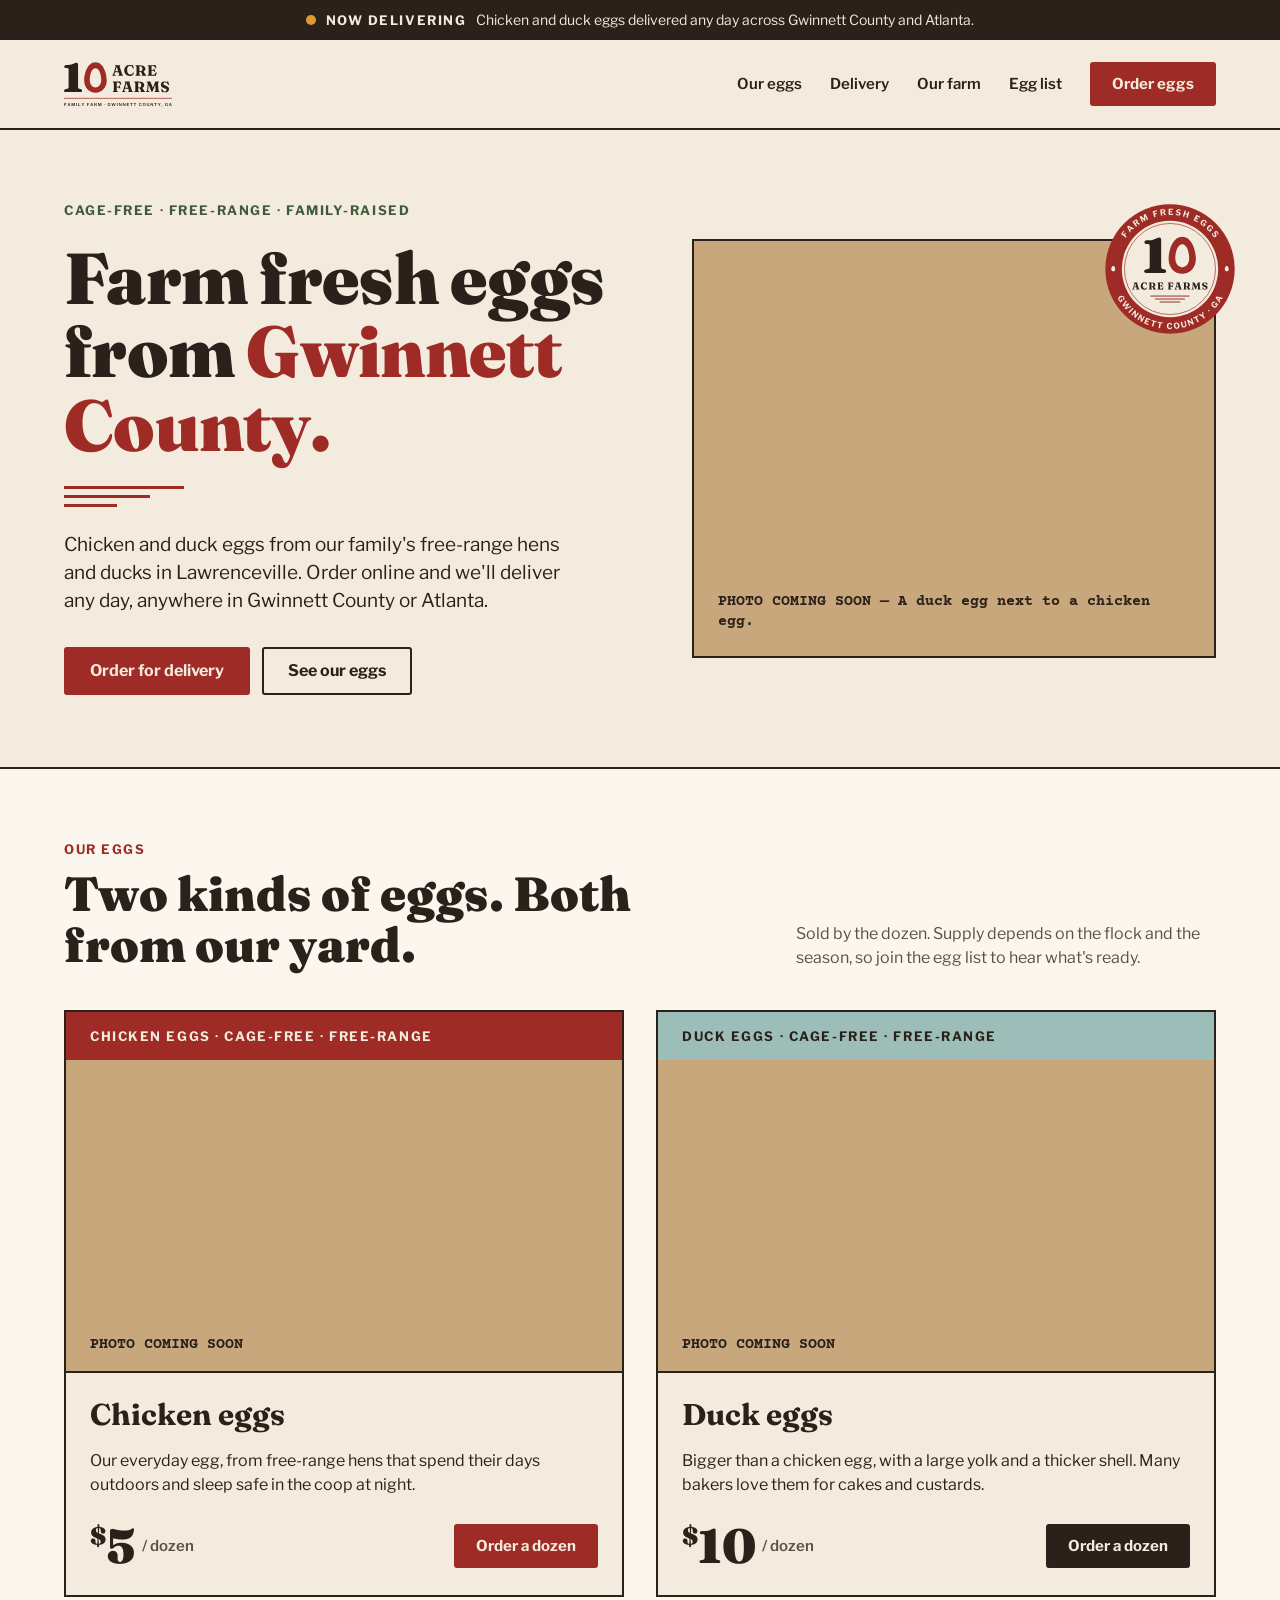
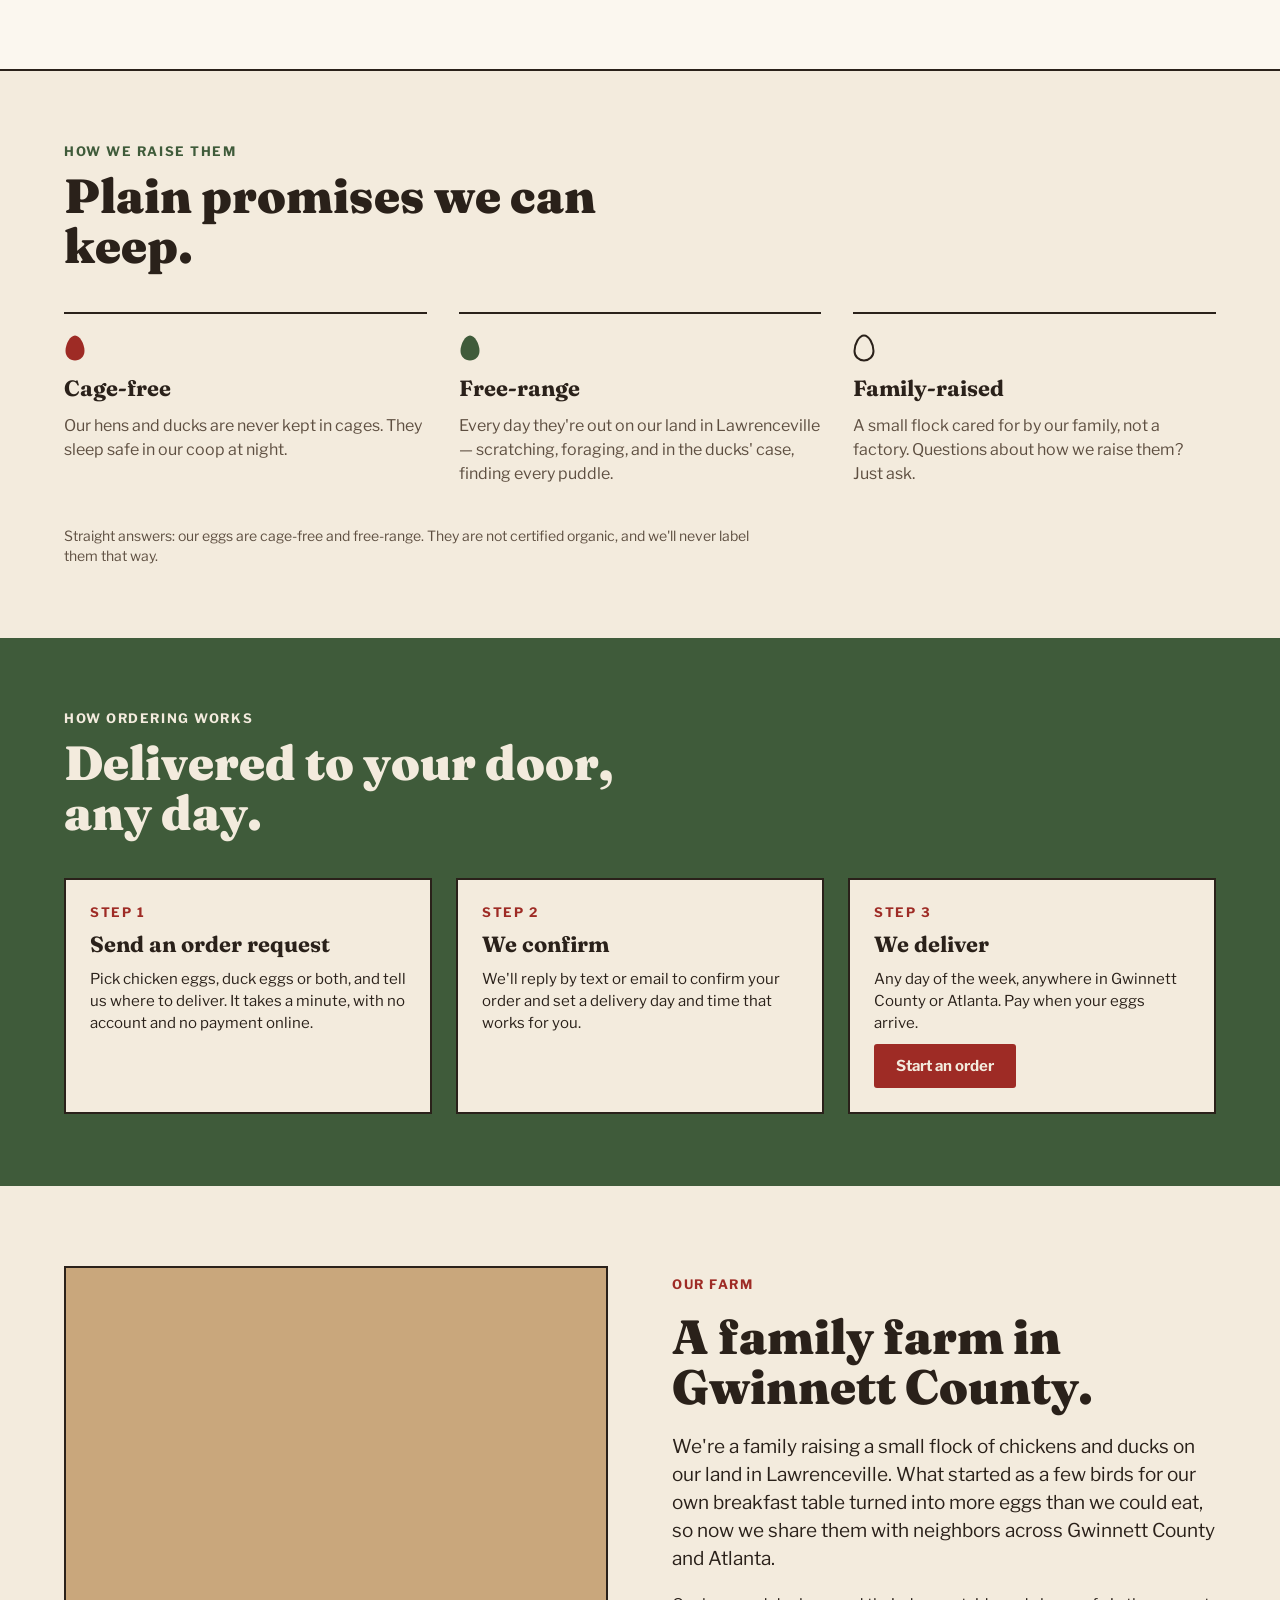
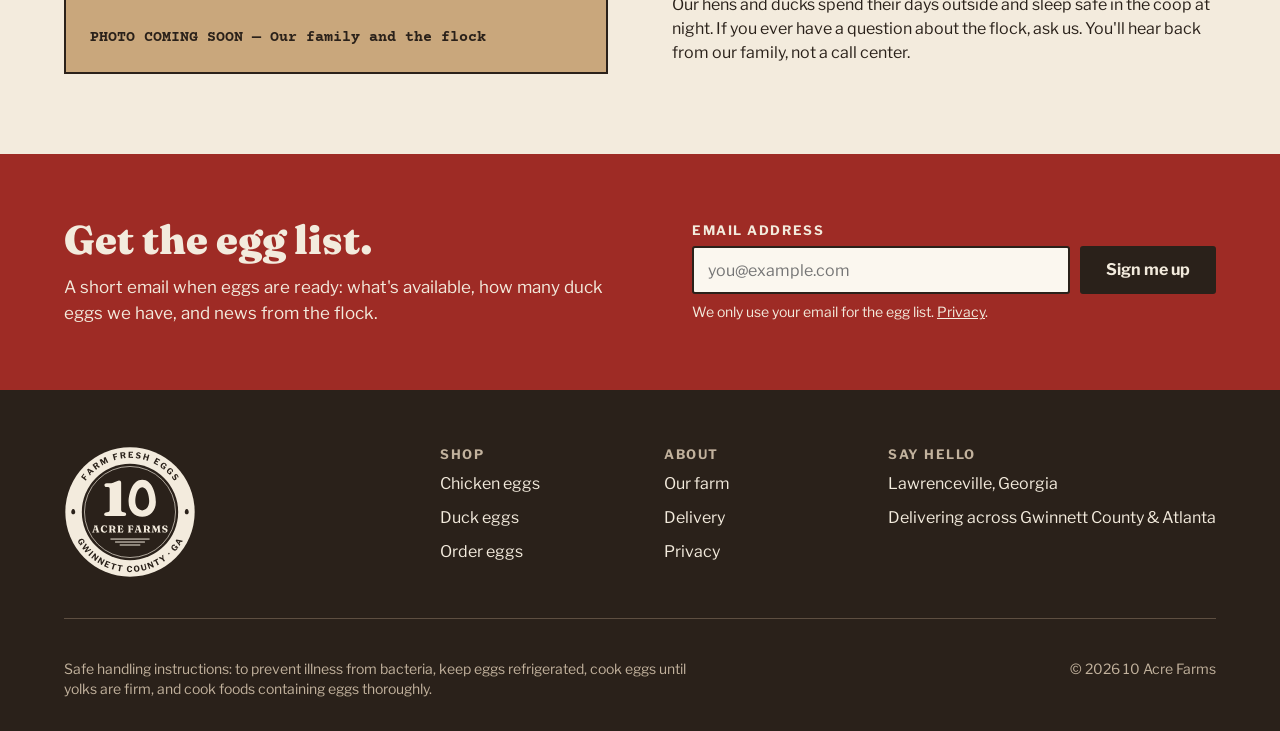
==== commit 6d593b78: "Fill in homepage, restore order flow in new design - Prices ( chicken, $10 duck), delivery any day i" ====
--- a/index.html
+++ b/index.html
@@ -3,71 +3,105 @@
 <head>
 <meta charset="utf-8">
 <meta name="viewport" content="width=device-width, initial-scale=1">
-<title>10 Acre Farms | Farm Fresh Chicken &amp; Duck Eggs in Gwinnett County, GA</title>
-<meta name="description" content="Cage-free, free-range chicken and duck eggs from our family farm in Gwinnett County, Georgia. Buy at our farm stand, local farmers markets and grocers, or order ahead for pickup and delivery.">
+<title>Fresh Chicken &amp; Duck Eggs in Gwinnett County | 10 Acre Farms</title>
+<meta name="description" content="Cage-free, free-range chicken and duck eggs from our Lawrenceville family farm. $5 a dozen chicken, $10 duck. Delivered any day in Gwinnett and Atlanta.">
+<meta name="robots" content="index, follow">
 <link rel="canonical" href="https://10acresfarms.com/">
-
-<!-- Social sharing. Add <meta property="og:image" content="https://10acresfarms.com/assets/img/og-image.jpg"> once a 1200x630 farm photo exists, and switch twitter:card to summary_large_image. -->
 <meta property="og:type" content="website">
 <meta property="og:site_name" content="10 Acre Farms">
-<meta property="og:title" content="10 Acre Farms | Farm fresh eggs from Gwinnett County">
-<meta property="og:description" content="Cage-free, free-range chicken and duck eggs, collected by hand on our family farm.">
+<meta property="og:title" content="Fresh Chicken &amp; Duck Eggs in Gwinnett County | 10 Acre Farms">
+<meta property="og:description" content="Cage-free, free-range chicken and duck eggs from our Lawrenceville family farm. $5 a dozen chicken, $10 duck. Delivered any day in Gwinnett and Atlanta.">
 <meta property="og:url" content="https://10acresfarms.com/">
-<meta name="twitter:card" content="summary">
-
+<!-- Swap for a real farm photo (assets/img/og-image.jpg, 1200x630) when one exists. -->
+<meta property="og:image" content="https://10acresfarms.com/assets/img/og-image.png">
+<meta name="twitter:card" content="summary_large_image">
 <link rel="icon" type="image/svg+xml" href="assets/img/favicon.svg">
+<link rel="apple-touch-icon" href="apple-touch-icon.png">
 <meta name="theme-color" content="#9E2B25">
-
 <link rel="preconnect" href="https://fonts.googleapis.com">
 <link rel="preconnect" href="https://fonts.gstatic.com" crossorigin>
 <link rel="stylesheet" href="https://fonts.googleapis.com/css2?family=Courier+Prime:wght@700&amp;family=Fraunces:opsz,wght@9..144,700;9..144,900&amp;family=Libre+Franklin:wght@400;600;700&amp;display=swap">
 <link rel="stylesheet" href="assets/css/styles.css">
-
-<!-- Local business structured data. Fill every [BRACKET] or delete that line before launch. -->
+<!-- ANALYTICS: GA4 tag goes here (DECISIONS.md D-012). Not installed yet. -->
 <script type="application/ld+json">
 {
   "@context": "https://schema.org",
   "@type": "LocalBusiness",
+  "@id": "https://10acresfarms.com/#business",
   "name": "10 Acre Farms",
-  "description": "Family farm selling cage-free, free-range chicken and duck eggs in Gwinnett County, Georgia.",
   "url": "https://10acresfarms.com/",
-  "logo": "https://10acresfarms.com/assets/img/badge.svg",
-  "telephone": "[PHONE]",
-  "email": "[EMAIL ADDRESS]",
+  "description": "Family farm in Lawrenceville, GA selling cage-free, free-range chicken and duck eggs, delivered across Gwinnett County and Atlanta.",
+  "logo": "https://10acresfarms.com/apple-touch-icon.png",
+  "image": "https://10acresfarms.com/assets/img/og-image.png",
   "address": {
     "@type": "PostalAddress",
-    "streetAddress": "[STREET ADDRESS]",
-    "addressLocality": "[CITY]",
+    "addressLocality": "Lawrenceville",
     "addressRegion": "GA",
-    "postalCode": "[ZIP]",
+    "postalCode": "30043",
     "addressCountry": "US"
   },
-  "areaServed": "Gwinnett County, GA",
-  "openingHours": "[e.g. Sa 08:00-12:00]"
+  "areaServed": [
+    {
+      "@type": "AdministrativeArea",
+      "name": "Gwinnett County, GA"
+    },
+    {
+      "@type": "City",
+      "name": "Atlanta, GA"
+    }
+  ],
+  "priceRange": "$",
+  "makesOffer": [
+    {
+      "@type": "Offer",
+      "price": "5.00",
+      "priceCurrency": "USD",
+      "itemOffered": {
+        "@type": "Product",
+        "name": "Cage-free, free-range chicken eggs (dozen)"
+      }
+    },
+    {
+      "@type": "Offer",
+      "price": "10.00",
+      "priceCurrency": "USD",
+      "itemOffered": {
+        "@type": "Product",
+        "name": "Cage-free, free-range duck eggs (dozen)"
+      }
+    }
+  ]
+}
+</script>
+<script type="application/ld+json">
+{
+  "@context": "https://schema.org",
+  "@type": "WebSite",
+  "name": "10 Acre Farms",
+  "url": "https://10acresfarms.com/"
 }
 </script>
 </head>
 <body>
 <a class="skip-link" href="#main">Skip to content</a>
 
-<!-- Fresh-today bar. Delete this block to hide it. -->
 <div class="fresh-bar on-dark">
   <span class="dot" aria-hidden="true"></span>
-  <span class="label">Fresh today</span>
-  <span class="msg">Chicken and duck eggs collected this morning. Farm stand open [DAYS, HOURS].</span>
+  <span class="label">Now delivering</span>
+  <span class="msg">Chicken and duck eggs delivered any day across Gwinnett County and Atlanta.</span>
 </div>
 
 <header class="site-header">
   <div class="wrap">
-    <a class="logo" href="/" aria-label="10 Acre Farms home">
+    <a class="logo" href="./" aria-label="10 Acre Farms home">
       <img src="assets/img/logo-wordmark.svg" alt="10 Acre Farms" width="108" height="48">
     </a>
     <nav class="site-nav" aria-label="Main">
       <a href="#eggs">Our eggs</a>
-      <a href="#where">Where to buy</a>
+      <a href="#delivery">Delivery</a>
       <a href="#farm">Our farm</a>
       <a href="#list">Egg list</a>
-      <a class="btn btn--red btn--sm" href="#order">Order eggs</a>
+      <a class="btn btn--red btn--sm" href="order/" data-track="order_click">Order eggs</a>
     </nav>
   </div>
 </header>
@@ -76,23 +110,22 @@
 
   <section class="wrap hero" aria-labelledby="hero-title">
     <div class="hero__copy">
-      <span class="label label--pasture">Cage-free · Free-range · Collected by hand</span>
+      <span class="label label--pasture">Cage-free · Free-range · Family-raised</span>
       <h1 id="hero-title">Farm fresh eggs from <span class="accent">Gwinnett County.</span></h1>
       <div class="furrow" aria-hidden="true"><span></span><span></span><span></span></div>
-      <p class="lede">Chicken and duck eggs from our family's hens and ducks, who spend their days outdoors on our land. We collect every morning and sell them that week.</p>
+      <p class="lede">Chicken and duck eggs from our family's free-range hens and ducks in Lawrenceville. Order online and we'll deliver any day, anywhere in Gwinnett County or Atlanta.</p>
       <div class="actions">
-        <a class="btn btn--red" href="#order">Order for pickup</a>
-        <a class="btn btn--outline" href="#where">Find us at market</a>
+        <a class="btn btn--red" href="order/" data-track="order_click">Order for delivery</a>
+        <a class="btn btn--outline" href="#eggs">See our eggs</a>
       </div>
     </div>
     <div class="hero__media">
       <!-- PHOTO: real hands holding a duck egg next to a chicken egg, straw, morning daylight.
            Replace with: <img class="photo ratio-5x4" src="assets/img/hero.jpg" alt="A duck egg next to a chicken egg in a hand at 10 Acre Farms"> -->
       <div class="photo--placeholder ratio-5x4" role="img" aria-label="Photo coming soon">
-        <span class="stamp">PHOTO — Real hands, a duck egg next to a chicken egg, straw, morning daylight.</span>
+        <span class="stamp">PHOTO COMING SOON — A duck egg next to a chicken egg.</span>
       </div>
       <img class="hero__badge" src="assets/img/badge.svg" alt="" width="132" height="132">
-      <div class="hero__stamp"><span class="stamp">COLLECTED ON [DATE]</span></div>
     </div>
   </section>
 
@@ -103,42 +136,42 @@
           <span class="label label--red">Our eggs</span>
           <h2 id="eggs-title">Two kinds of eggs. Both from our yard.</h2>
         </div>
-        <p class="muted">Sold by the dozen. Supply depends on the flock and the season, so join the egg list to hear what's ready each week.</p>
+        <p class="muted">Sold by the dozen. Supply depends on the flock and the season, so join the egg list to hear what's ready.</p>
       </div>
 
       <div class="product-grid">
         <article class="product product--chicken">
           <div class="product__band"><span class="label">Chicken eggs · Cage-free · Free-range</span></div>
-          <!-- PHOTO: open carton of chicken eggs, real colours. Replace with <img class="photo ratio-16x9" ...> -->
+          <!-- PHOTO: open carton of chicken eggs. Replace with <img class="photo ratio-16x9" src="assets/img/chicken-eggs.jpg" alt="..." loading="lazy"> -->
           <div class="photo--placeholder ratio-16x9" role="img" aria-label="Photo coming soon">
-            <span class="stamp">PHOTO — Open carton, chicken eggs, real colours</span>
+            <span class="stamp">PHOTO COMING SOON</span>
           </div>
           <div class="product__body">
             <h3>Chicken eggs</h3>
-            <p>Our everyday egg. Collected by hand each morning from hens with daily time outdoors. [ADD A LINE ABOUT SHELL COLOURS OR BREEDS]</p>
+            <p>Our everyday egg, from free-range hens that spend their days outdoors and sleep safe in the coop at night.</p>
             <div class="product__buy">
-              <p class="price" aria-label="[PRICE] dollars per dozen">
-                <span class="price__cur" aria-hidden="true">$</span><span class="price__amt" aria-hidden="true">[PRICE]</span><span class="price__unit" aria-hidden="true">/ dozen</span>
+              <p class="price" aria-label="5 dollars per dozen">
+                <span class="price__cur" aria-hidden="true">$</span><span class="price__amt" aria-hidden="true">5</span><span class="price__unit" aria-hidden="true">/ dozen</span>
               </p>
-              <a class="btn btn--red btn--sm" href="#order">Reserve a dozen</a>
+              <a class="btn btn--red btn--sm" href="order/?eggs=chicken" data-track="order_click">Order a dozen</a>
             </div>
           </div>
         </article>
 
         <article class="product product--duck">
           <div class="product__band"><span class="label">Duck eggs · Cage-free · Free-range</span></div>
-          <!-- PHOTO: a duck egg next to a chicken egg, to show size. Replace with <img class="photo ratio-16x9" ...> -->
+          <!-- PHOTO: a duck egg next to a chicken egg, to show size. Replace with <img class="photo ratio-16x9" src="assets/img/duck-eggs.jpg" alt="..." loading="lazy"> -->
           <div class="photo--placeholder ratio-16x9" role="img" aria-label="Photo coming soon">
-            <span class="stamp">PHOTO — Duck egg next to a chicken egg, for size</span>
+            <span class="stamp">PHOTO COMING SOON</span>
           </div>
           <div class="product__body">
             <h3>Duck eggs</h3>
-            <p>Bigger than a chicken egg, with a large yolk and a thicker shell. Bakers ask for them — you'll taste the difference in a duck-egg cake.</p>
+            <p>Bigger than a chicken egg, with a large yolk and a thicker shell. Many bakers love them for cakes and custards.</p>
             <div class="product__buy">
-              <p class="price" aria-label="[PRICE] dollars per dozen">
-                <span class="price__cur" aria-hidden="true">$</span><span class="price__amt" aria-hidden="true">[PRICE]</span><span class="price__unit" aria-hidden="true">/ dozen</span>
+              <p class="price" aria-label="10 dollars per dozen">
+                <span class="price__cur" aria-hidden="true">$</span><span class="price__amt" aria-hidden="true">10</span><span class="price__unit" aria-hidden="true">/ dozen</span>
               </p>
-              <a class="btn btn--ink btn--sm" href="#order">Reserve a dozen</a>
+              <a class="btn btn--ink btn--sm" href="order/?eggs=duck" data-track="order_click">Order a dozen</a>
             </div>
           </div>
         </article>
@@ -153,90 +186,85 @@
     </div>
     <div class="promise-grid">
       <div class="promise">
-        <svg width="22" height="28" viewBox="0 0 22 28" aria-hidden="true"><path d="M11 1.5C6 1.5 1.5 10 1.5 17c0 5.5 4.2 9.5 9.5 9.5s9.5-4 9.5-9.5C20.5 10 16 1.5 11 1.5z" fill="#9E2B25"/></svg>
+        <svg width="22" height="28" viewBox="0 0 22 28" aria-hidden="true"><path d="M11 1.5C6 1.5 1.5 10 1.5 17c0 5.5 4.2 9.5 9.5 9.5s9.5-4 9.5-9.5C20.5 10 16 1.5 11 1.5z" fill="#9E2B25" /></svg>
         <h3>Cage-free</h3>
-        <p class="muted">Our hens and ducks are never kept in cages. They roost in [COOP / BARN] at night.</p>
+        <p class="muted">Our hens and ducks are never kept in cages. They sleep safe in our coop at night.</p>
       </div>
       <div class="promise">
-        <svg width="22" height="28" viewBox="0 0 22 28" aria-hidden="true"><path d="M11 1.5C6 1.5 1.5 10 1.5 17c0 5.5 4.2 9.5 9.5 9.5s9.5-4 9.5-9.5C20.5 10 16 1.5 11 1.5z" fill="#3F5B3A"/></svg>
+        <svg width="22" height="28" viewBox="0 0 22 28" aria-hidden="true"><path d="M11 1.5C6 1.5 1.5 10 1.5 17c0 5.5 4.2 9.5 9.5 9.5s9.5-4 9.5-9.5C20.5 10 16 1.5 11 1.5z" fill="#3F5B3A" /></svg>
         <h3>Free-range</h3>
-        <p class="muted">Every day they're out on our land in Gwinnett County — scratching, foraging, and in the ducks' case, finding every puddle.</p>
+        <p class="muted">Every day they're out on our land in Lawrenceville — scratching, foraging, and in the ducks' case, finding every puddle.</p>
       </div>
       <div class="promise">
         <svg width="22" height="28" viewBox="0 0 22 28" aria-hidden="true"><path d="M11 1.5C6 1.5 1.5 10 1.5 17c0 5.5 4.2 9.5 9.5 9.5s9.5-4 9.5-9.5C20.5 10 16 1.5 11 1.5z" fill="none" stroke="#2A211A" stroke-width="2"/></svg>
-        <h3>Collected by hand</h3>
-        <p class="muted">We gather eggs every morning, clean and check each one, and stamp the carton with the date.</p>
+        <h3>Family-raised</h3>
+        <p class="muted">A small flock cared for by our family, not a factory. Questions about how we raise them? Just ask.</p>
       </div>
     </div>
     <p class="fine muted">Straight answers: our eggs are cage-free and free-range. They are not certified organic, and we'll never label them that way.</p>
   </section>
 
-  <section id="where" class="where" aria-labelledby="where-title">
+  <section id="delivery" class="where" aria-labelledby="delivery-title">
     <div class="wrap">
       <div class="section-head">
-        <span class="label">Where to buy</span>
-        <h2 id="where-title">Four ways to get a dozen.</h2>
-      </div>
-      <div class="where-grid">
-        <div class="where-card">
-          <span class="label label--red">Farm stand</span>
-          <h3>At the farm</h3>
-          <p>[STREET ADDRESS], [CITY], GA</p>
-          <p class="stamp">OPEN [DAYS] · [HOURS]</p>
-          <!-- Link to Google Maps for the stand address -->
-          <a class="card-link" href="[GOOGLE MAPS LINK]">Get directions</a>
-        </div>
-        <div class="where-card">
-          <span class="label label--red">Farmers markets</span>
-          <h3>Find our tent</h3>
-          <p>[MARKET NAME] — [DAY], [HOURS]<br>[MARKET NAME] — [DAY], [HOURS]</p>
-          <a class="card-link" href="[MARKETS PAGE OR SOCIAL LINK]">See this week's markets</a>
-        </div>
-        <div class="where-card">
-          <span class="label label--red">Grocers &amp; co-ops</span>
-          <h3>On local shelves</h3>
-          <p>Look for the red badge at [STORE NAME] and [STORE NAME].</p>
-          <a class="card-link" href="[STORES PAGE LINK]">See all stores</a>
-        </div>
-        <div id="order" class="where-card">
-          <span class="label label--red">Online &amp; delivery</span>
-          <h3>Order ahead</h3>
-          <p>Reserve online for stand pickup, or delivery to [DELIVERY AREA] on [DELIVERY DAYS].</p>
-          <a class="btn btn--red btn--sm" href="[ORDERING LINK]">Start an order</a>
-        </div>
-      </div>
+        <span class="label">How ordering works</span>
+        <h2 id="delivery-title">Delivered to your door, any day.</h2>
+      </div>
+      <ol class="where-grid steps">
+        <li class="where-card">
+          <span class="label label--red">Step 1</span>
+          <h3>Send an order request</h3>
+          <p>Pick chicken eggs, duck eggs or both, and tell us where to deliver. It takes a minute, with no account and no payment online.</p>
+        </li>
+        <li class="where-card">
+          <span class="label label--red">Step 2</span>
+          <h3>We confirm</h3>
+          <p>We'll reply by text or email to confirm your order and set a delivery day and time that works for you.</p>
+        </li>
+        <li id="order" class="where-card">
+          <span class="label label--red">Step 3</span>
+          <h3>We deliver</h3>
+          <p>Any day of the week, anywhere in Gwinnett County or Atlanta. Pay when your eggs arrive.</p>
+          <a class="btn btn--red btn--sm" href="order/" data-track="order_click">Start an order</a>
+        </li>
+      </ol>
     </div>
   </section>
 
   <section id="farm" class="wrap farm" aria-labelledby="farm-title">
     <div class="farm__media">
-      <!-- PHOTO: the family with the hens and ducks, outdoors, daylight. Replace with <img class="photo ratio-4x3" ...> -->
+      <!-- PHOTO: the family with the hens and ducks, outdoors, daylight. Replace with <img class="photo ratio-4x3" src="assets/img/family.jpg" alt="..." loading="lazy"> -->
       <div class="photo--placeholder ratio-4x3" role="img" aria-label="Photo coming soon">
-        <span class="stamp">PHOTO — Our family with the hens and ducks, outdoors, daylight</span>
+        <span class="stamp">PHOTO COMING SOON — Our family and the flock</span>
       </div>
     </div>
     <div class="farm__copy">
       <span class="label label--red">Our farm</span>
       <h2 id="farm-title">A family farm in Gwinnett County.</h2>
-      <p class="lede">[TWO OR THREE SENTENCES: WHO YOU ARE, HOW THE FARM STARTED, AND WHY YOU KEEP HENS AND DUCKS.]</p>
-      <p>You're always welcome to ask us about the flock when you stop by the stand.</p>
-      <a href="[OUR STORY PAGE LINK]">Read our story</a>
+      <!-- DRAFT farm story written for the owner (2026-10-03). Owner to review and personalize. -->
+      <p class="lede">We're a family raising a small flock of chickens and ducks on our land in Lawrenceville. What started as a few birds for our own breakfast table turned into more eggs than we could eat, so now we share them with neighbors across Gwinnett County and Atlanta.</p>
+      <p>Our hens and ducks spend their days outside and sleep safe in the coop at night. If you ever have a question about the flock, ask us. You'll hear back from our family, not a call center.</p>
     </div>
   </section>
 
   <section id="list" class="egg-list on-dark" aria-labelledby="list-title">
     <div class="wrap">
       <div class="egg-list__copy">
-        <h2 id="list-title">Get the weekly egg list.</h2>
-        <p>One short email a week: what's collected, how many duck eggs we have, and where to find us.</p>
-      </div>
-      <!-- Connect to the email service (Mailchimp, Resend, Kit, etc.): set action and method, keep name="email". -->
-      <form class="signup" action="[EMAIL SIGNUP ENDPOINT]" method="post">
+        <h2 id="list-title">Get the egg list.</h2>
+        <p>A short email when eggs are ready: what's available, how many duck eggs we have, and news from the flock.</p>
+      </div>
+      <form id="signup-form" class="signup" action="https://formsubmit.co/shajanthomas12@gmail.com" method="post" data-thanks="thank-you/?list=1">
+        <input type="hidden" name="_subject" value="New egg list signup - 10 Acre Farms">
+        <input type="hidden" name="_template" value="table">
+        <input type="hidden" name="_captcha" value="false">
+        <input type="hidden" name="_next" value="https://10acresfarms.com/thank-you/">
+        <div class="hp" aria-hidden="true"><label>Leave this empty <input type="text" name="_honey" tabindex="-1" autocomplete="off"></label></div>
         <label class="label" for="email">Email address</label>
         <div class="signup__row">
           <input id="email" name="email" type="email" autocomplete="email" placeholder="you@example.com" required>
           <button class="btn btn--ink" type="submit">Sign me up</button>
         </div>
+        <p class="signup__status">We only use your email for the egg list. <a href="privacy/" style="color:inherit">Privacy</a>.</p>
       </form>
     </div>
   </section>
@@ -252,28 +280,29 @@
           <span class="label">Shop</span>
           <a href="#eggs">Chicken eggs</a>
           <a href="#eggs">Duck eggs</a>
-          <a href="#order">Order ahead</a>
+          <a href="order/" data-track="order_click">Order eggs</a>
         </nav>
-        <nav class="footer-col" aria-label="Visit">
-          <span class="label">Visit</span>
-          <a href="#where">Farm stand</a>
-          <a href="#where">Farmers markets</a>
-          <a href="#where">Stores</a>
+        <nav class="footer-col" aria-label="About">
+          <span class="label">About</span>
+          <a href="#farm">Our farm</a>
+          <a href="#delivery">Delivery</a>
+          <a href="privacy/">Privacy</a>
         </nav>
         <div class="footer-col">
           <span class="label">Say hello</span>
-          <a href="mailto:[EMAIL ADDRESS]">[EMAIL ADDRESS]</a>
-          <a href="tel:[PHONE]">[PHONE]</a>
-          <span>Gwinnett County, Georgia</span>
+          <!-- TODO(owner): add farm email (mailto: link) and social links (Facebook / Instagram) when ready. -->
+          <span>Lawrenceville, Georgia</span>
+          <span>Delivering across Gwinnett County &amp; Atlanta</span>
         </div>
       </div>
     </div>
     <div class="footer-rule"></div>
     <div class="footer-bottom">
       <span>Safe handling instructions: to prevent illness from bacteria, keep eggs refrigerated, cook eggs until yolks are firm, and cook foods containing eggs thoroughly.</span>
-      <span>© 2026 10 Acre Farms</span>
+      <span>&copy; 2026 10 Acre Farms</span>
     </div>
   </div>
 </footer>
+<script src="assets/js/site.js" defer></script>
 </body>
 </html>
--- a/assets/css/styles.css
+++ b/assets/css/styles.css
@@ -243,3 +243,45 @@
   .farm { padding-top: 56px; padding-bottom: 56px; }
   .footer-cols { justify-content: flex-start; }
 }
+
+/* ---------- Added by tech lead (2026-10-03): steps, inner pages, forms ---------- */
+.steps { list-style: none; margin: 0; padding: 0; }
+.hp { position: absolute !important; left: -5000px !important; }
+
+.page-head { padding-top: 64px; padding-bottom: 40px; display: flex; flex-direction: column; gap: 20px; max-width: 760px; }
+.page-head--center { align-items: center; text-align: center; margin: 0 auto; padding-bottom: 96px; }
+.page-head--center .actions { justify-content: center; }
+
+.form-wrap { padding-bottom: 80px; }
+.form-card {
+  max-width: 760px; background: var(--paper-raised); border: 2px solid var(--ink);
+  padding: 32px; display: flex; flex-direction: column; gap: 20px;
+}
+.field { display: flex; flex-direction: column; gap: 8px; border: 0; margin: 0; padding: 0; min-width: 0; }
+.field-row { display: grid; grid-template-columns: 1fr 1fr; gap: 20px; }
+.field input, .field textarea {
+  width: 100%; min-height: 48px; padding: 12px 14px;
+  border: 2px solid var(--ink); border-radius: var(--radius-sm);
+  background: #fff; color: var(--ink); font-family: var(--font-sans); font-size: 16px;
+}
+.field textarea { resize: vertical; }
+.qty-row {
+  display: grid; grid-template-columns: 1fr 110px; align-items: center; gap: 12px;
+  padding: 14px 16px; border: 2px solid var(--ink); background: var(--paper);
+}
+.qty-row--chicken { border-left: 10px solid var(--barn-red); }
+.qty-row--duck { border-left: 10px solid var(--duck-blue); }
+.qty-row strong { display: block; font-family: var(--font-display); font-size: 22px; line-height: 28px; }
+.qty-row span { color: var(--ink-muted); font-size: 15px; }
+.total { font-size: 17px; }
+.form-error { color: var(--barn-red); font-weight: 700; display: none; }
+.form-error.show { display: block; }
+
+.prose { max-width: 760px; padding-bottom: 80px; display: flex; flex-direction: column; gap: 16px; font-size: 17px; line-height: 27px; }
+.prose h2 { font-size: 28px; line-height: 34px; margin-top: 16px; }
+
+@media (max-width: 640px) {
+  .form-card { padding: 20px; }
+  .field-row { grid-template-columns: 1fr; }
+  .page-head { padding-top: 40px; }
+}
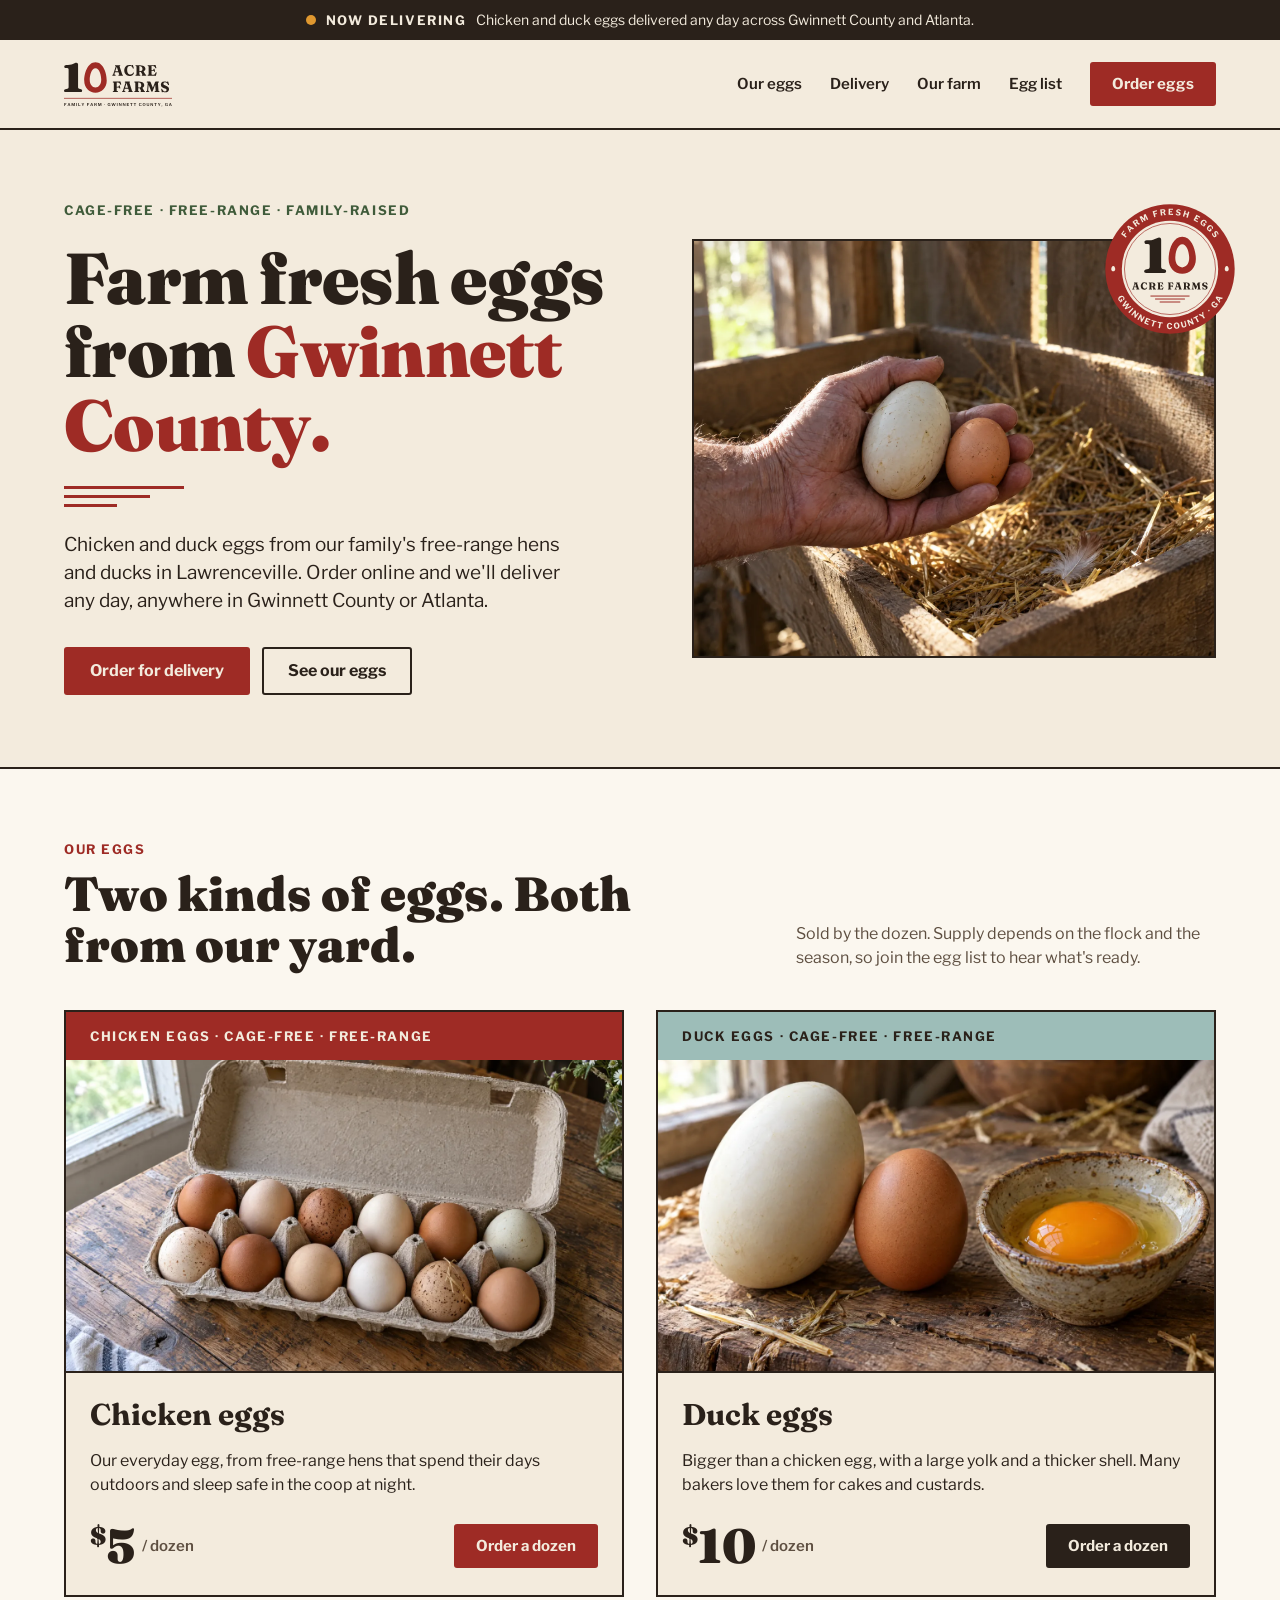
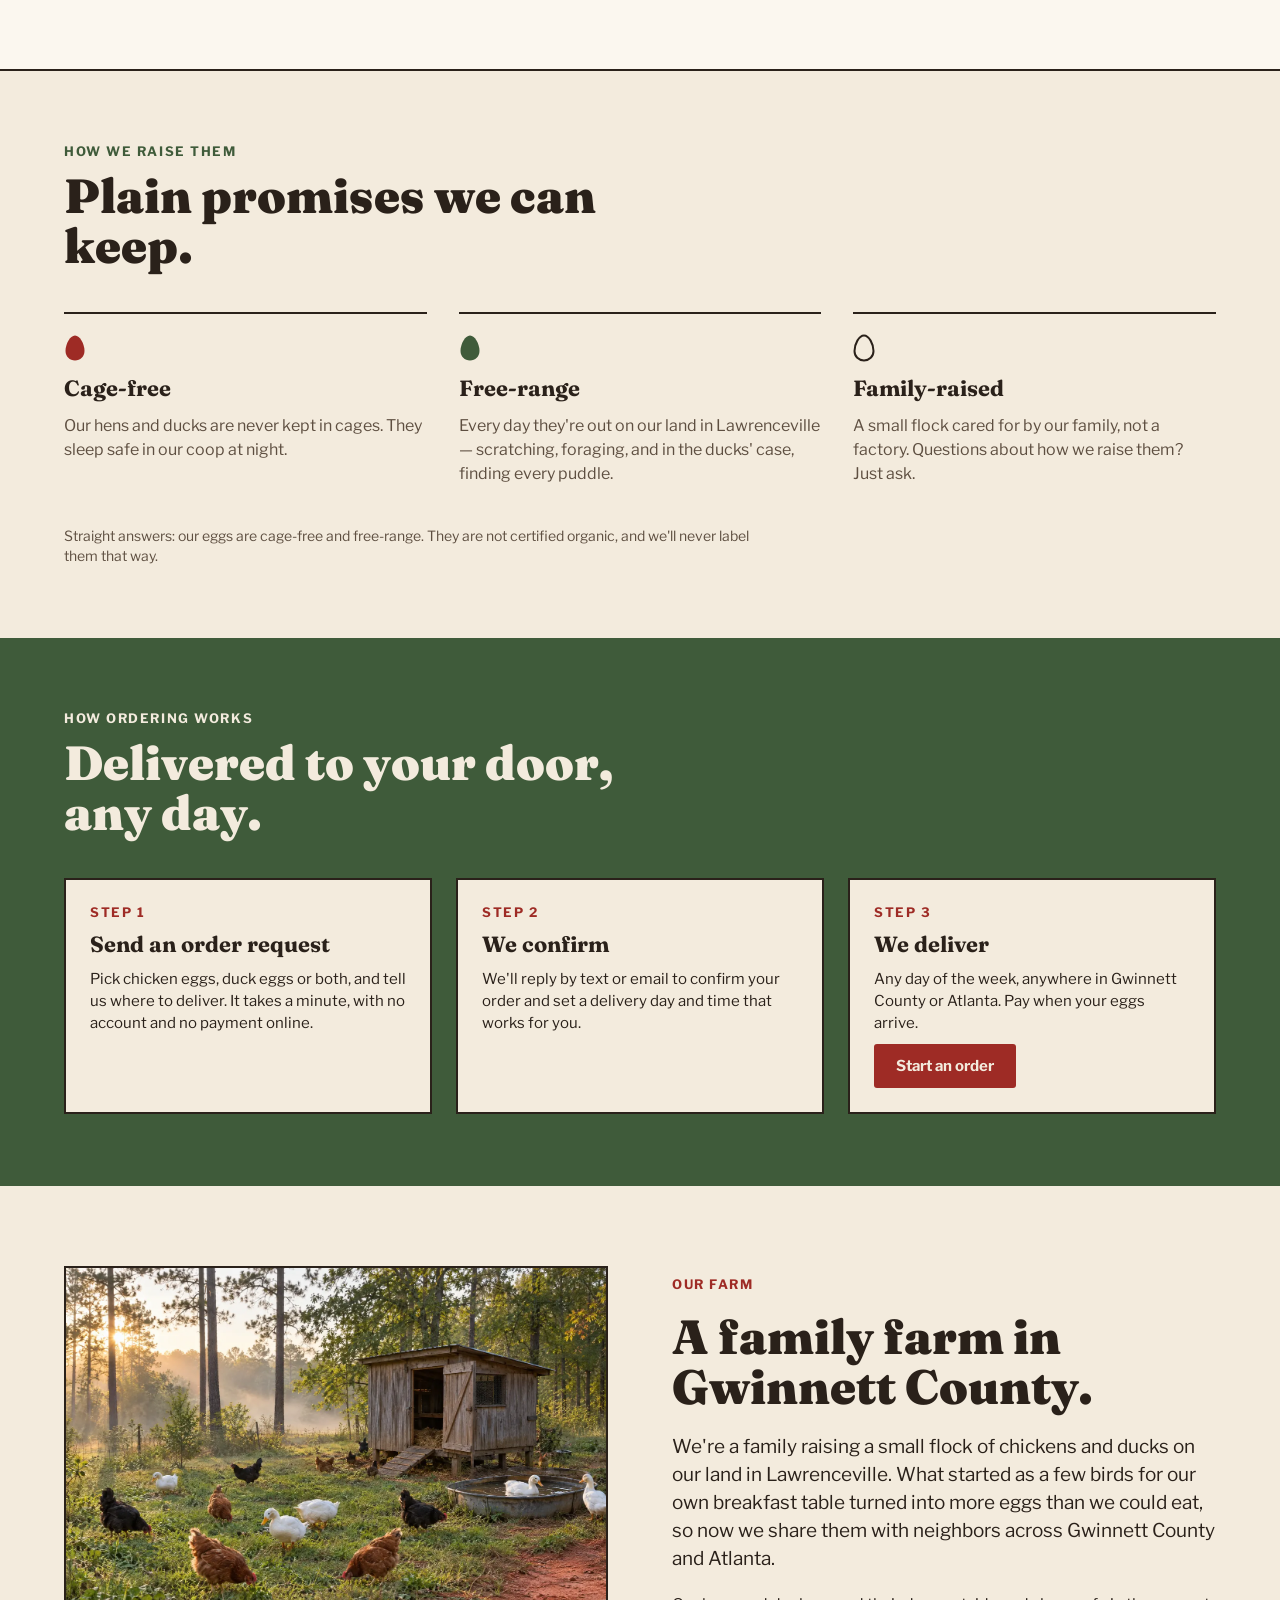
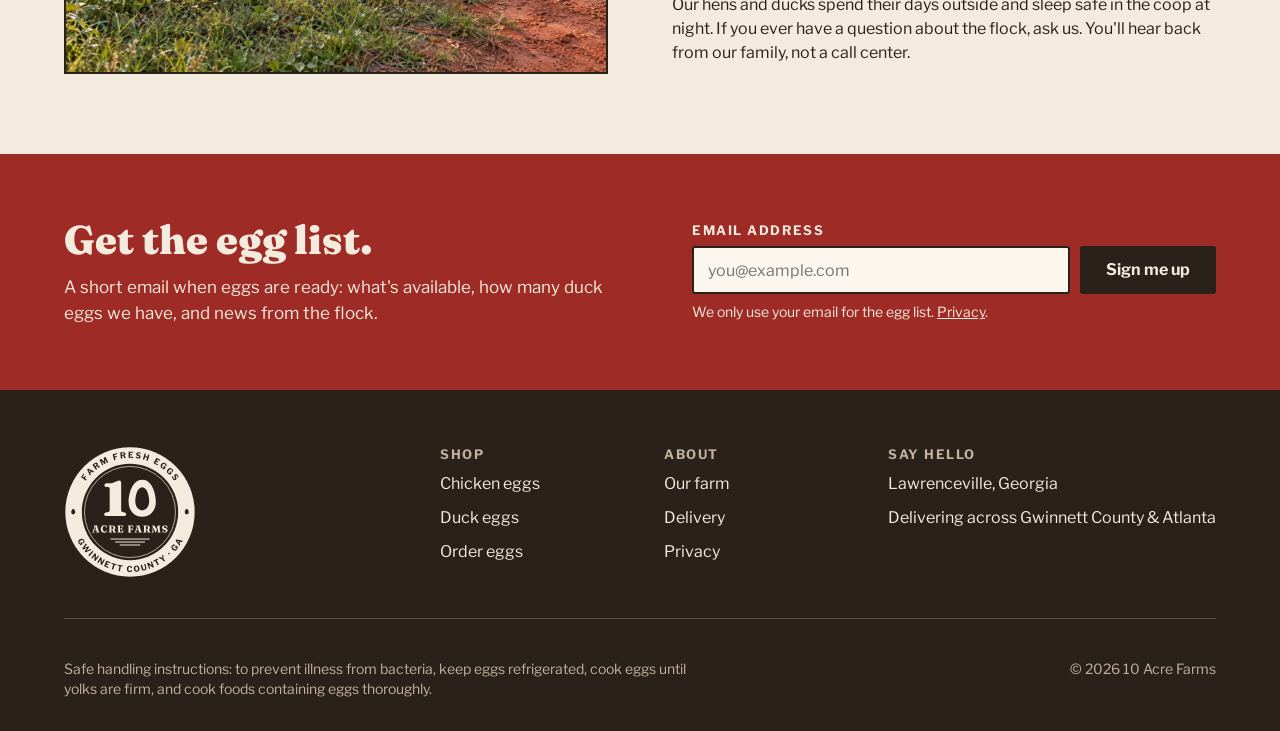
==== commit 238b190f: "Add homepage photos and social share image Replaces the four kraft photo placeholders with generated" ====
--- a/index.html
+++ b/index.html
@@ -12,8 +12,10 @@
 <meta property="og:title" content="Fresh Chicken &amp; Duck Eggs in Gwinnett County | 10 Acre Farms">
 <meta property="og:description" content="Cage-free, free-range chicken and duck eggs from our Lawrenceville family farm. $5 a dozen chicken, $10 duck. Delivered any day in Gwinnett and Atlanta.">
 <meta property="og:url" content="https://10acresfarms.com/">
-<!-- Swap for a real farm photo (assets/img/og-image.jpg, 1200x630) when one exists. -->
-<meta property="og:image" content="https://10acresfarms.com/assets/img/og-image.png">
+<meta property="og:image" content="https://10acresfarms.com/assets/img/og-image.jpg">
+<meta property="og:image:width" content="1200">
+<meta property="og:image:height" content="630">
+<meta property="og:image:alt" content="Hens and ducks in a misty pasture at sunrise beside a red coop">
 <meta name="twitter:card" content="summary_large_image">
 <link rel="icon" type="image/svg+xml" href="assets/img/favicon.svg">
 <link rel="apple-touch-icon" href="apple-touch-icon.png">
@@ -120,11 +122,7 @@
       </div>
     </div>
     <div class="hero__media">
-      <!-- PHOTO: real hands holding a duck egg next to a chicken egg, straw, morning daylight.
-           Replace with: <img class="photo ratio-5x4" src="assets/img/hero.jpg" alt="A duck egg next to a chicken egg in a hand at 10 Acre Farms"> -->
-      <div class="photo--placeholder ratio-5x4" role="img" aria-label="Photo coming soon">
-        <span class="stamp">PHOTO COMING SOON — A duck egg next to a chicken egg.</span>
-      </div>
+      <img class="photo ratio-5x4" src="assets/img/hero-eggs-in-hand.webp" width="1600" height="1280" fetchpriority="high" alt="A hand holding a large cream duck egg beside a smaller brown chicken egg over a straw nesting box in morning light">
       <img class="hero__badge" src="assets/img/badge.svg" alt="" width="132" height="132">
     </div>
   </section>
@@ -142,10 +140,7 @@
       <div class="product-grid">
         <article class="product product--chicken">
           <div class="product__band"><span class="label">Chicken eggs · Cage-free · Free-range</span></div>
-          <!-- PHOTO: open carton of chicken eggs. Replace with <img class="photo ratio-16x9" src="assets/img/chicken-eggs.jpg" alt="..." loading="lazy"> -->
-          <div class="photo--placeholder ratio-16x9" role="img" aria-label="Photo coming soon">
-            <span class="stamp">PHOTO COMING SOON</span>
-          </div>
+          <img class="photo ratio-16x9" src="assets/img/chicken-eggs-carton.webp" width="1344" height="760" loading="lazy" alt="An open carton of a dozen chicken eggs in brown, tan, cream and speckled shells on a wooden table">
           <div class="product__body">
             <h3>Chicken eggs</h3>
             <p>Our everyday egg, from free-range hens that spend their days outdoors and sleep safe in the coop at night.</p>
@@ -160,10 +155,7 @@
 
         <article class="product product--duck">
           <div class="product__band"><span class="label">Duck eggs · Cage-free · Free-range</span></div>
-          <!-- PHOTO: a duck egg next to a chicken egg, to show size. Replace with <img class="photo ratio-16x9" src="assets/img/duck-eggs.jpg" alt="..." loading="lazy"> -->
-          <div class="photo--placeholder ratio-16x9" role="img" aria-label="Photo coming soon">
-            <span class="stamp">PHOTO COMING SOON</span>
-          </div>
+          <img class="photo ratio-16x9" src="assets/img/duck-egg-vs-chicken-egg.webp" width="1344" height="760" loading="lazy" alt="A large duck egg next to a smaller chicken egg, with a cracked duck egg showing its big orange yolk in a ceramic bowl">
           <div class="product__body">
             <h3>Duck eggs</h3>
             <p>Bigger than a chicken egg, with a large yolk and a thicker shell. Many bakers love them for cakes and custards.</p>
@@ -233,10 +225,8 @@
 
   <section id="farm" class="wrap farm" aria-labelledby="farm-title">
     <div class="farm__media">
-      <!-- PHOTO: the family with the hens and ducks, outdoors, daylight. Replace with <img class="photo ratio-4x3" src="assets/img/family.jpg" alt="..." loading="lazy"> -->
-      <div class="photo--placeholder ratio-4x3" role="img" aria-label="Photo coming soon">
-        <span class="stamp">PHOTO COMING SOON — Our family and the flock</span>
-      </div>
+      <!-- Swap for a real photo of the family with the flock when you have one (keep the 4:3 shape). -->
+      <img class="photo ratio-4x3" src="assets/img/flock-free-range.webp" width="1400" height="1045" loading="lazy" alt="Hens and white ducks foraging on grass outside a wooden coop under tall pines in early morning light">
     </div>
     <div class="farm__copy">
       <span class="label label--red">Our farm</span>
--- a/assets/css/styles.css
+++ b/assets/css/styles.css
@@ -155,7 +155,7 @@
 .product--chicken .product__band { background: var(--barn-red); color: var(--paper); }
 .product--duck .product__band { background: var(--duck-blue); color: var(--ink); }
 .product .photo, .product .photo--placeholder { border-width: 0 0 2px 0; padding: 16px 24px; }
-.product .photo { padding: 0; }
+.product .photo { padding: 0; height: auto; flex-shrink: 0; }
 .product__body { padding: 24px; display: flex; flex-direction: column; gap: 16px; flex-grow: 1; }
 .product__body h3 { font-size: 30px; line-height: 36px; }
 .product__buy {
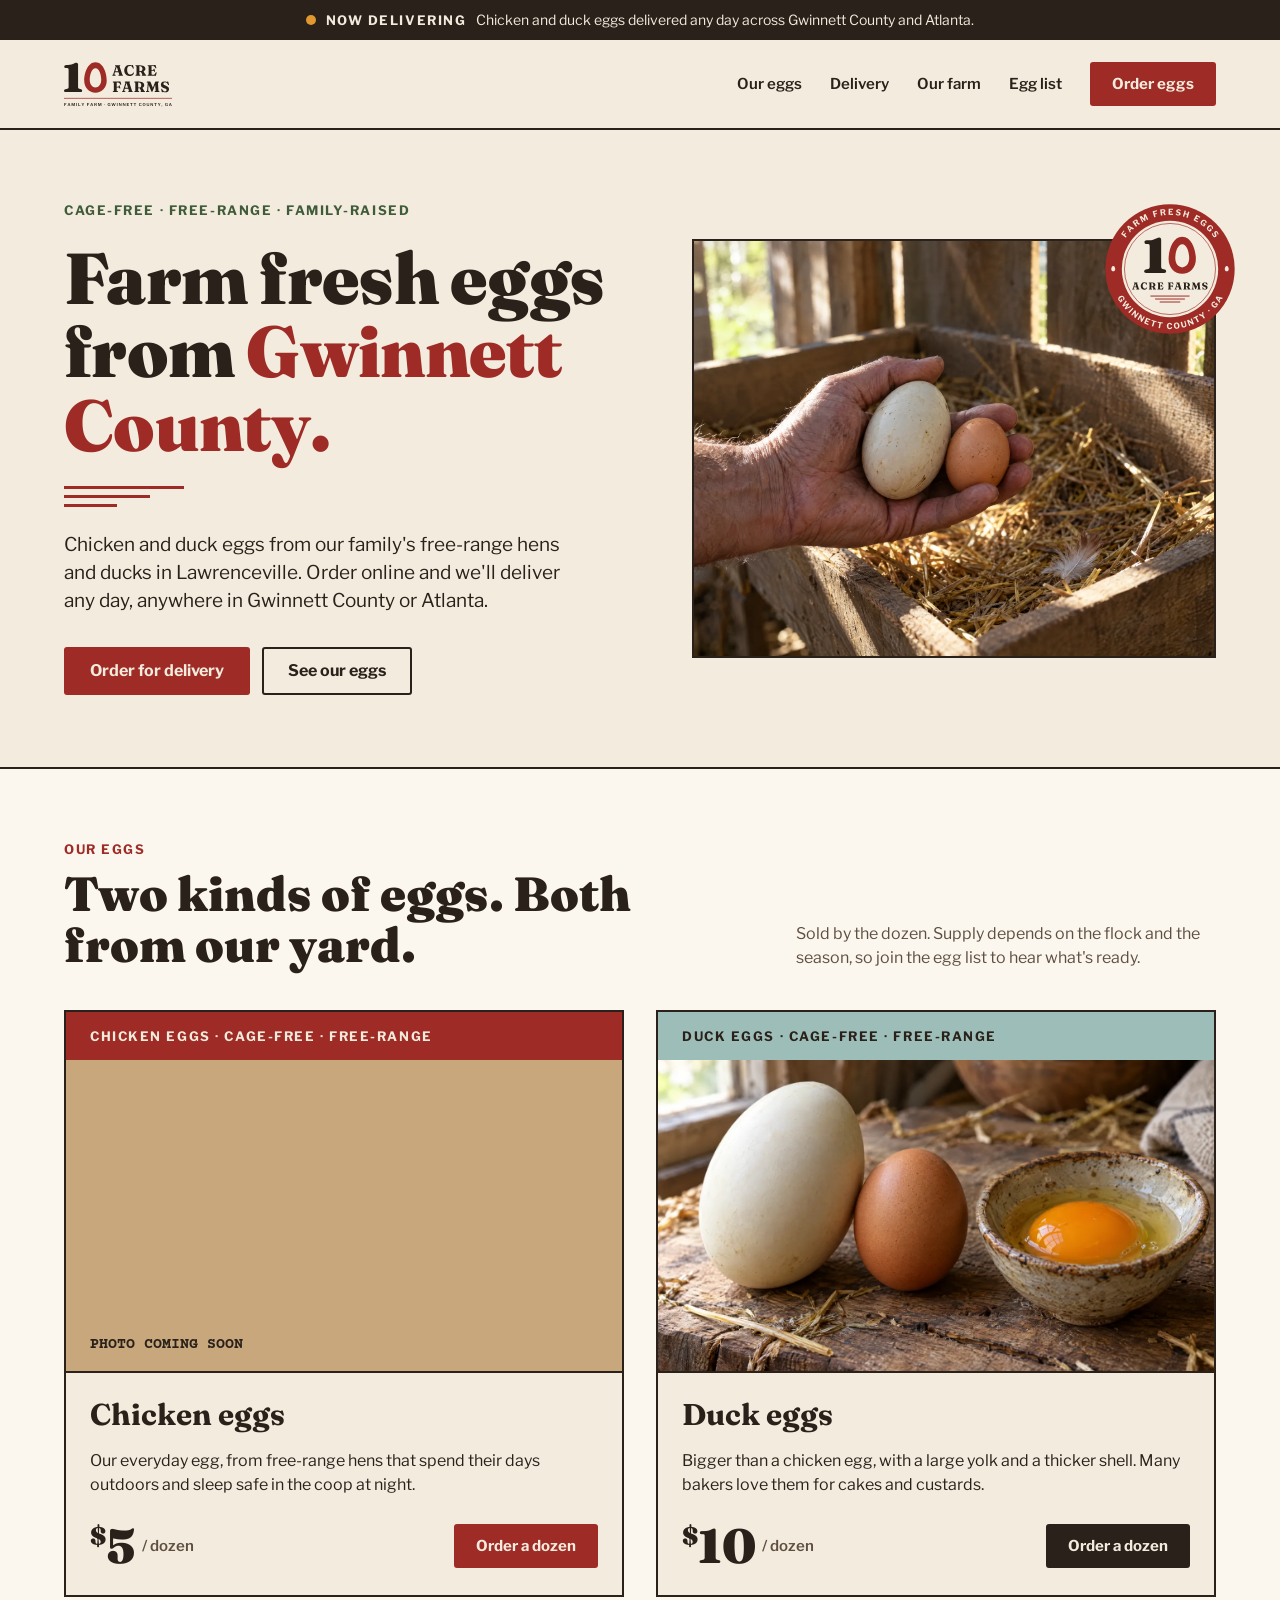
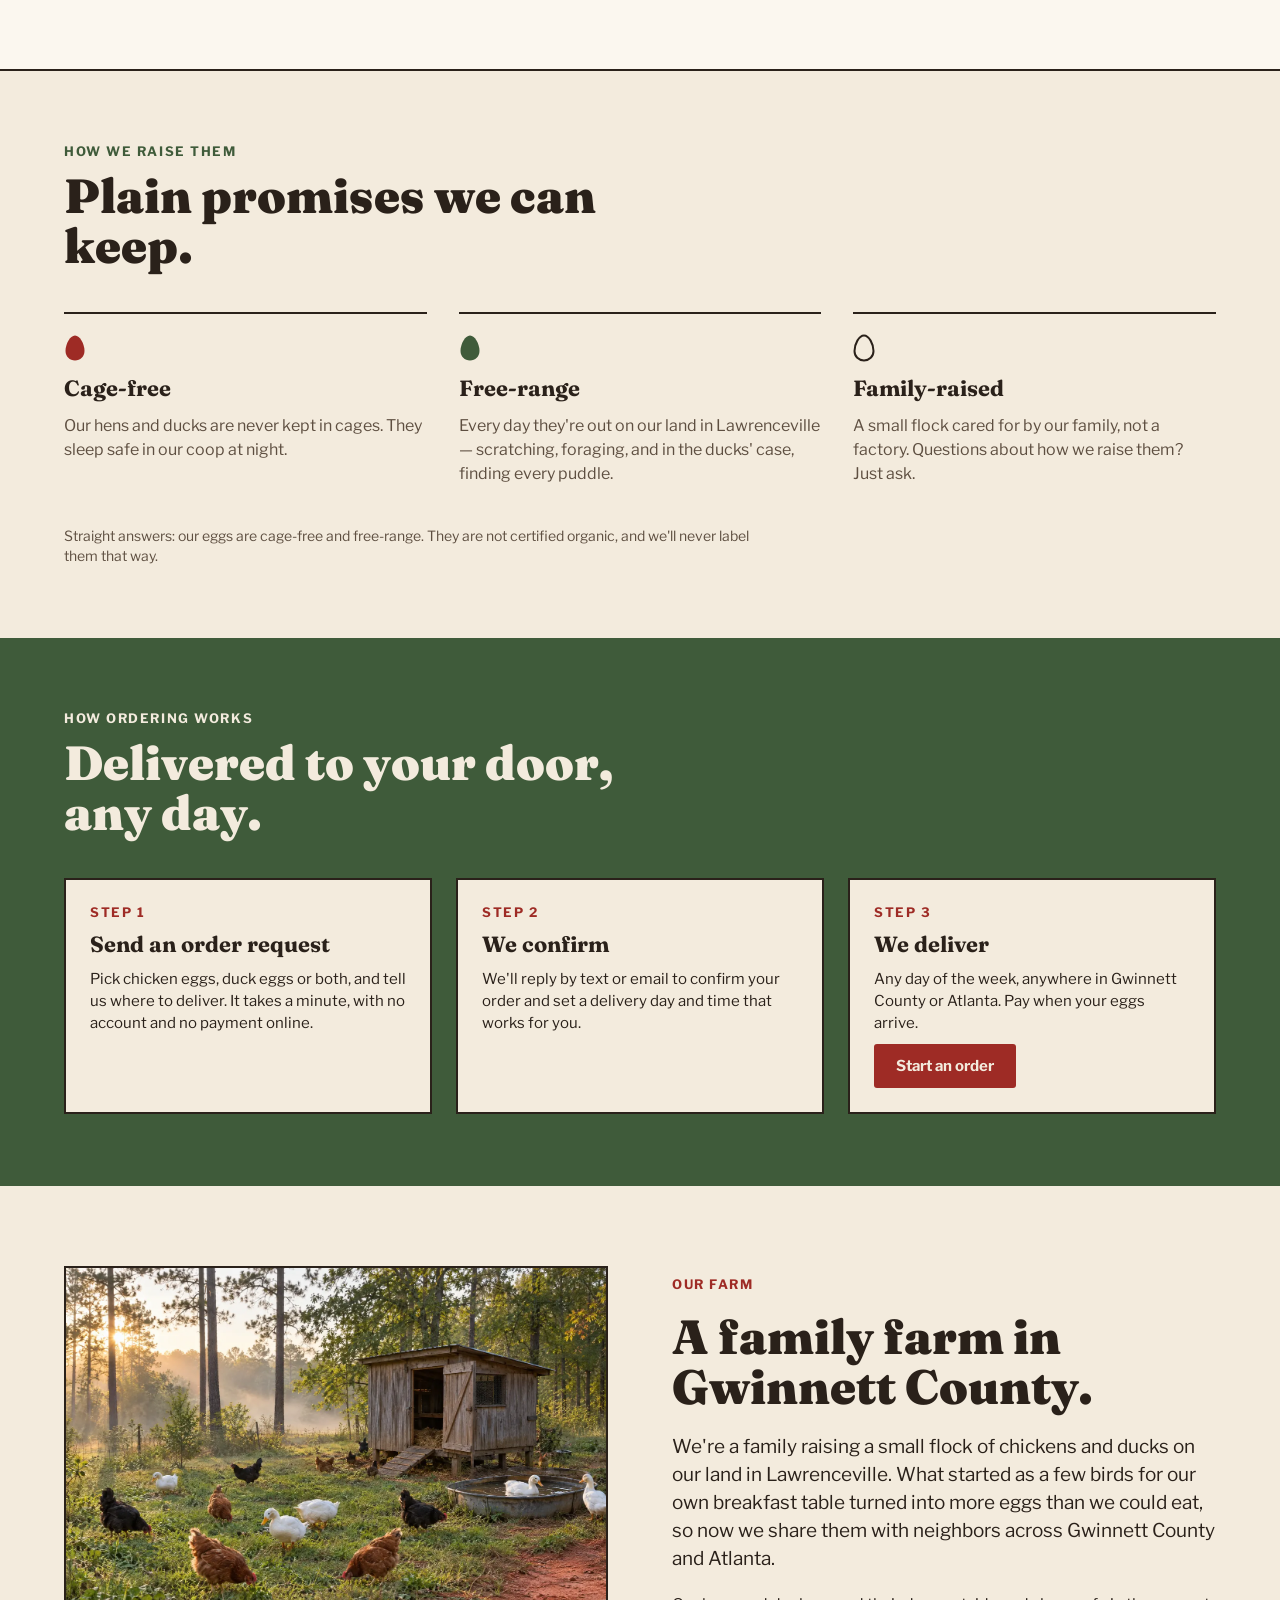
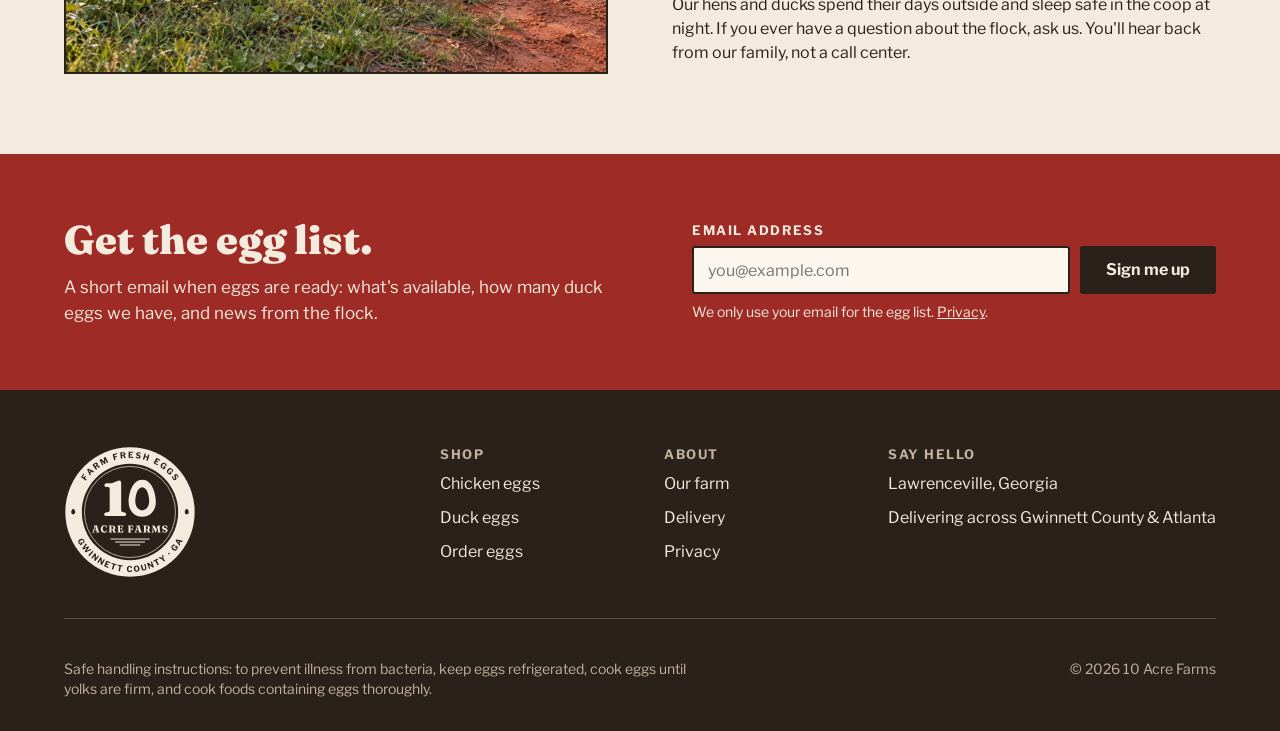
==== commit 7089580b: "Ship design photos; leave out carton photo (wrong shell colors); share image on all pages Co-Authore" ====
--- a/index.html
+++ b/index.html
@@ -34,7 +34,7 @@
   "url": "https://10acresfarms.com/",
   "description": "Family farm in Lawrenceville, GA selling cage-free, free-range chicken and duck eggs, delivered across Gwinnett County and Atlanta.",
   "logo": "https://10acresfarms.com/apple-touch-icon.png",
-  "image": "https://10acresfarms.com/assets/img/og-image.png",
+  "image": "https://10acresfarms.com/assets/img/og-image.jpg",
   "address": {
     "@type": "PostalAddress",
     "addressLocality": "Lawrenceville",
@@ -140,7 +140,10 @@
       <div class="product-grid">
         <article class="product product--chicken">
           <div class="product__band"><span class="label">Chicken eggs · Cage-free · Free-range</span></div>
-          <img class="photo ratio-16x9" src="assets/img/chicken-eggs-carton.webp" width="1344" height="760" loading="lazy" alt="An open carton of a dozen chicken eggs in brown, tan, cream and speckled shells on a wooden table">
+          <!-- PHOTO: open carton of OUR chicken eggs (mostly brown shells — D-025). Replace with <img class="photo ratio-16x9" src="assets/img/chicken-eggs.jpg" alt="..." loading="lazy"> -->
+          <div class="photo--placeholder ratio-16x9" role="img" aria-label="Photo coming soon">
+            <span class="stamp">PHOTO COMING SOON</span>
+          </div>
           <div class="product__body">
             <h3>Chicken eggs</h3>
             <p>Our everyday egg, from free-range hens that spend their days outdoors and sleep safe in the coop at night.</p>
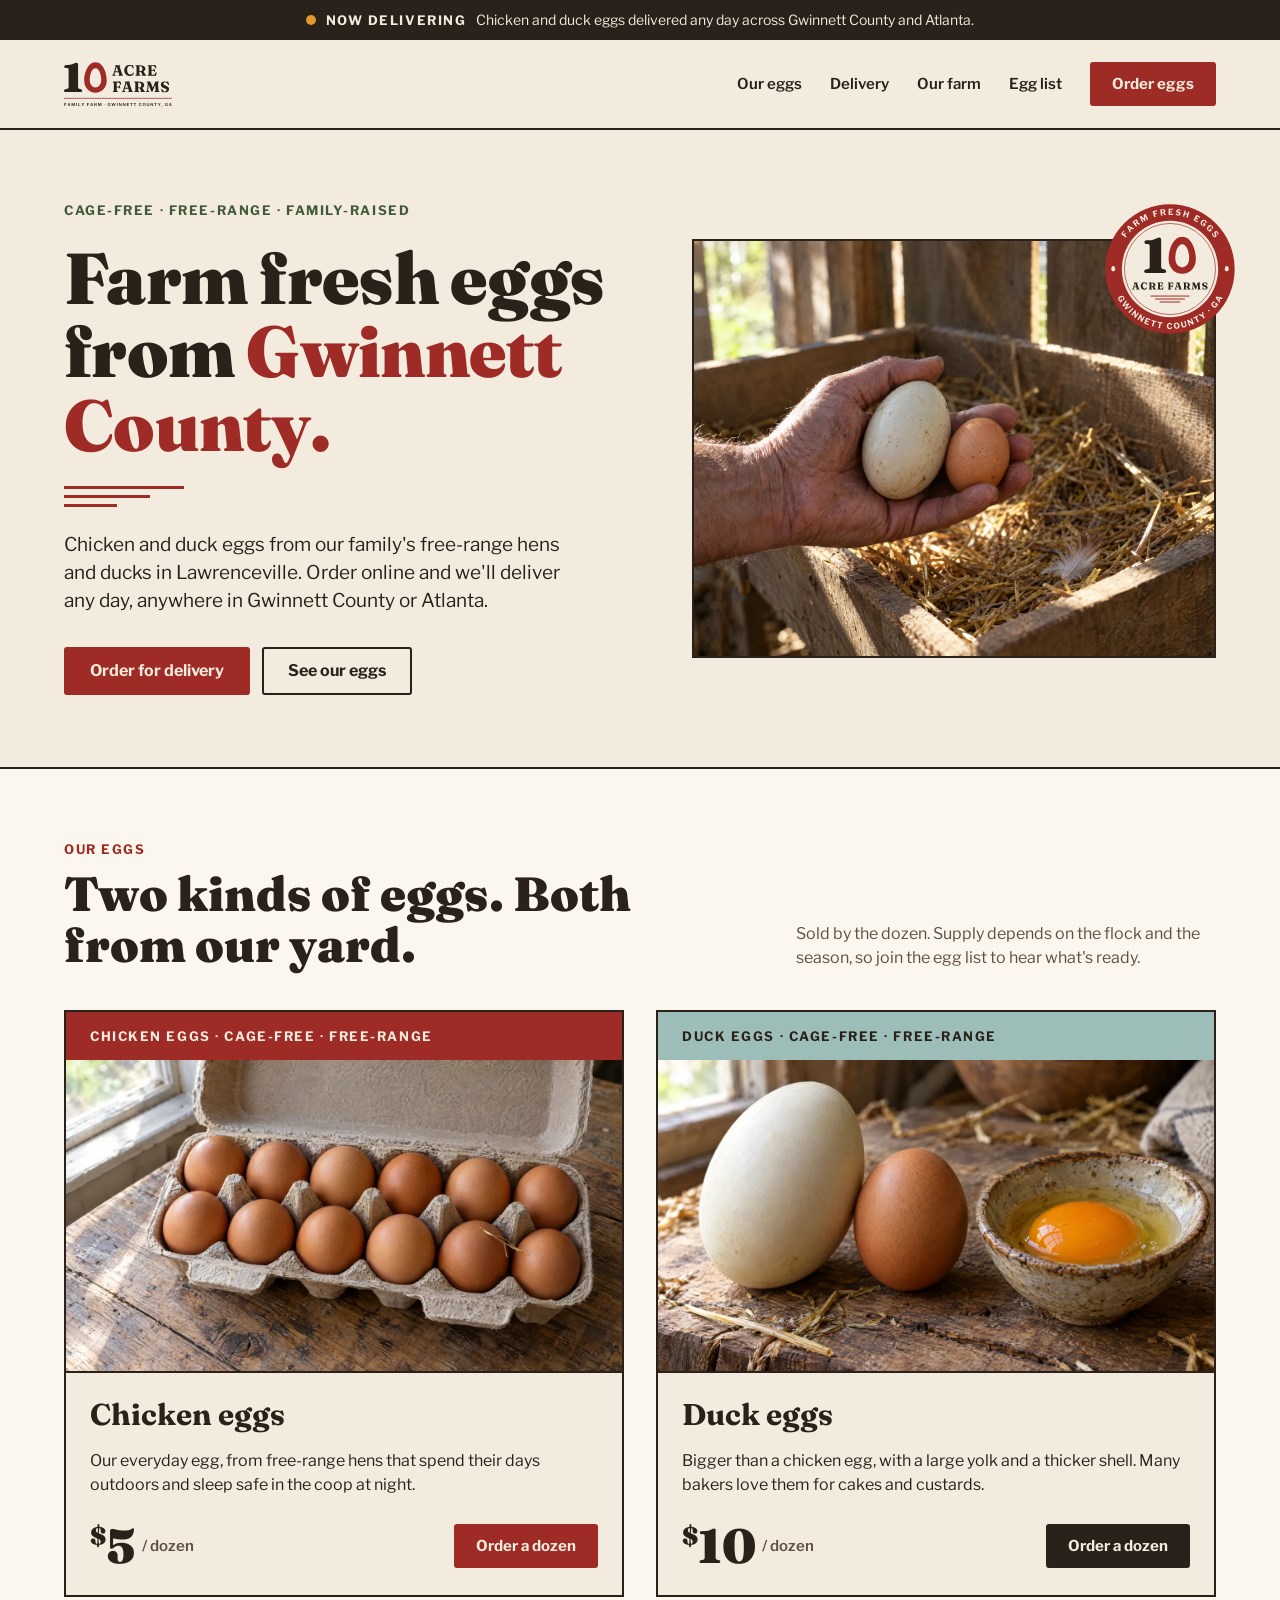
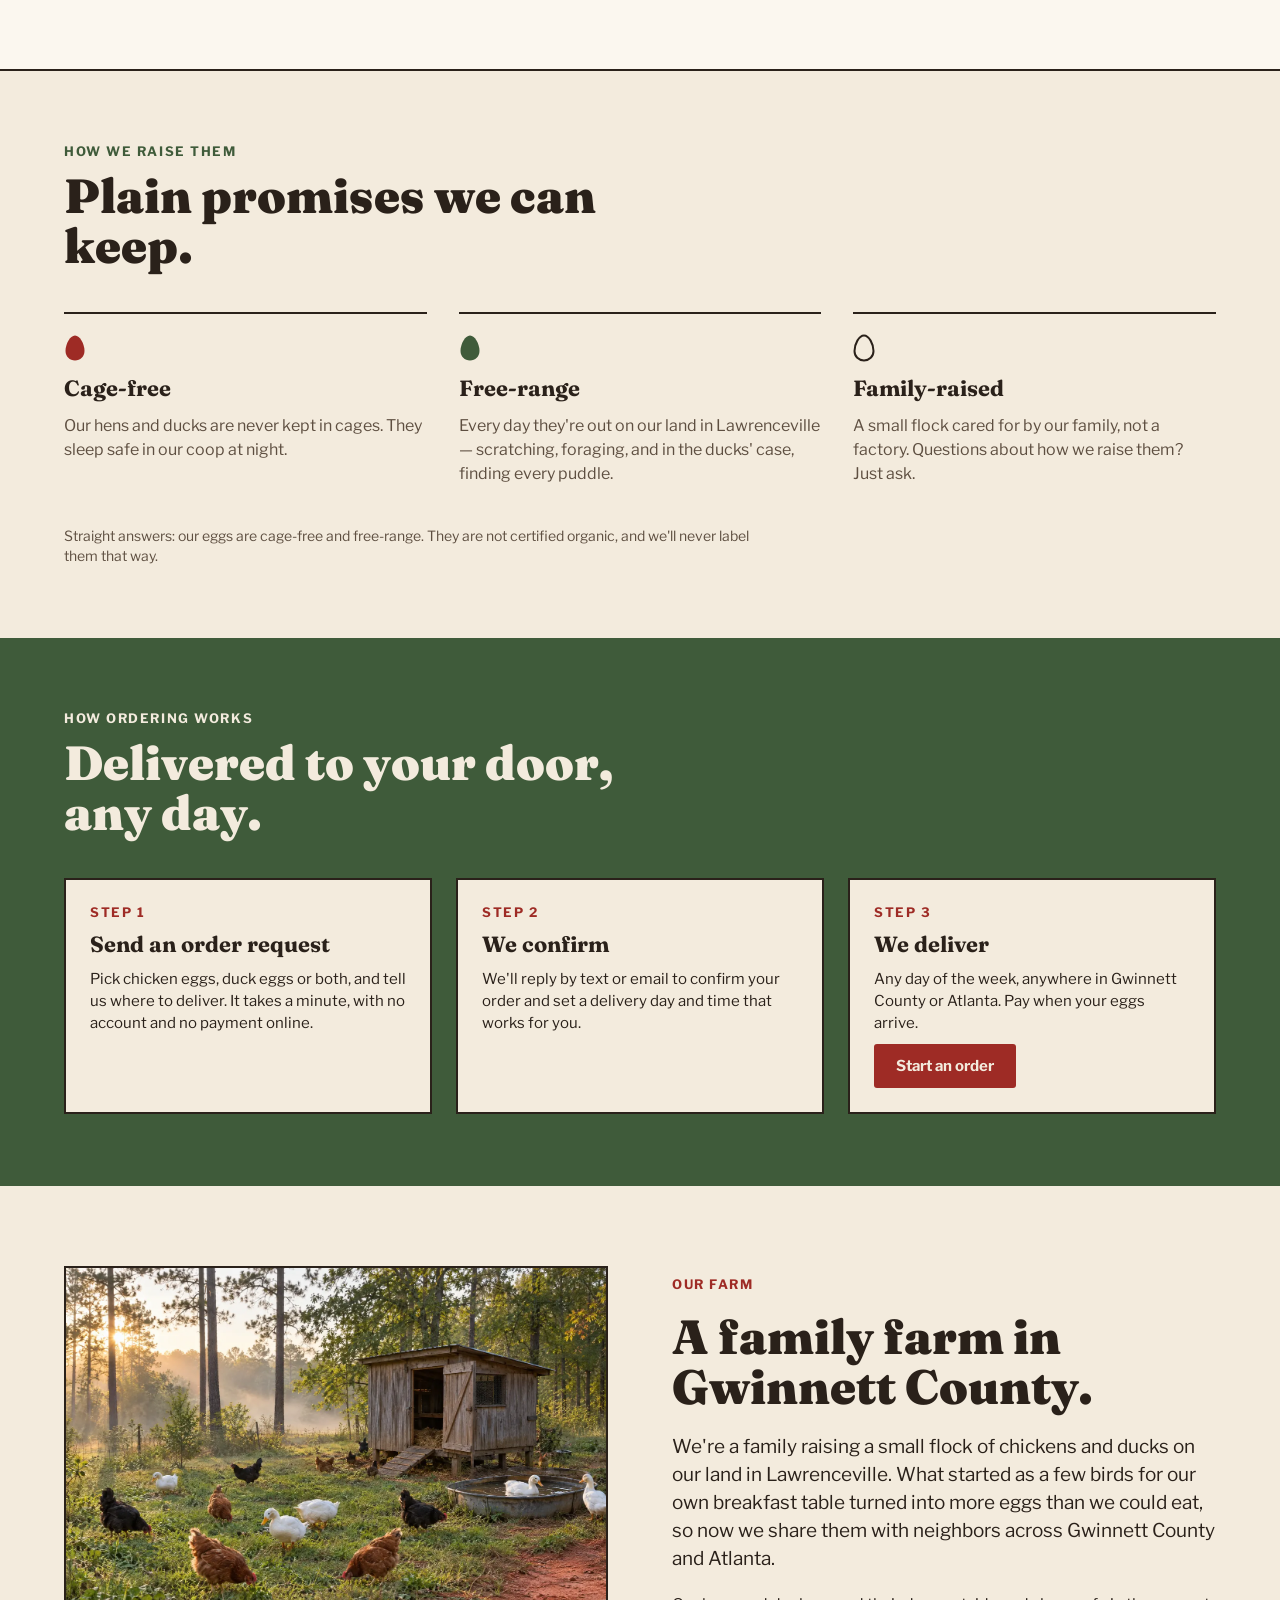
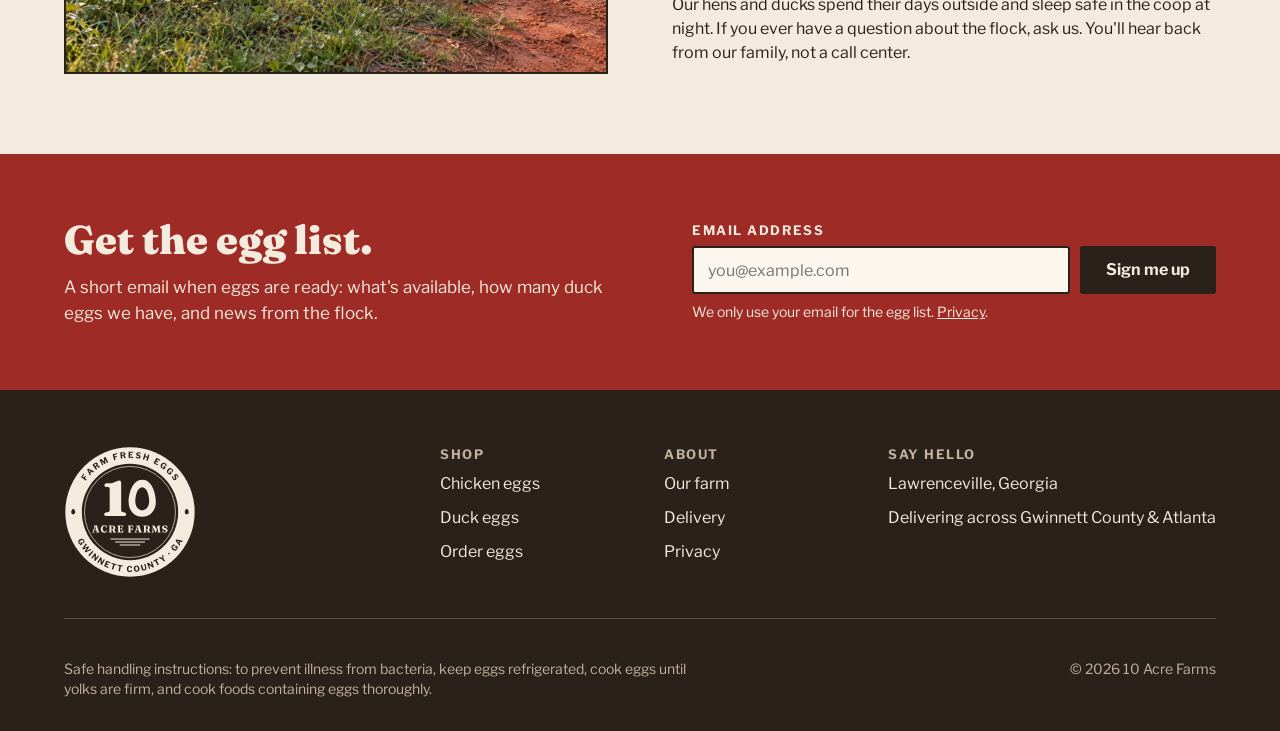
==== commit 0ffa9f16: "Add brown-egg carton photo to the chicken eggs card Regenerated carton image shows a dozen solid bro" ====
--- a/index.html
+++ b/index.html
@@ -140,10 +140,7 @@
       <div class="product-grid">
         <article class="product product--chicken">
           <div class="product__band"><span class="label">Chicken eggs · Cage-free · Free-range</span></div>
-          <!-- PHOTO: open carton of OUR chicken eggs (mostly brown shells — D-025). Replace with <img class="photo ratio-16x9" src="assets/img/chicken-eggs.jpg" alt="..." loading="lazy"> -->
-          <div class="photo--placeholder ratio-16x9" role="img" aria-label="Photo coming soon">
-            <span class="stamp">PHOTO COMING SOON</span>
-          </div>
+          <img class="photo ratio-16x9" src="assets/img/chicken-eggs-carton.webp" width="1344" height="760" loading="lazy" alt="An open carton of a dozen brown chicken eggs on a wooden table in morning light">
           <div class="product__body">
             <h3>Chicken eggs</h3>
             <p>Our everyday egg, from free-range hens that spend their days outdoors and sleep safe in the coop at night.</p>
